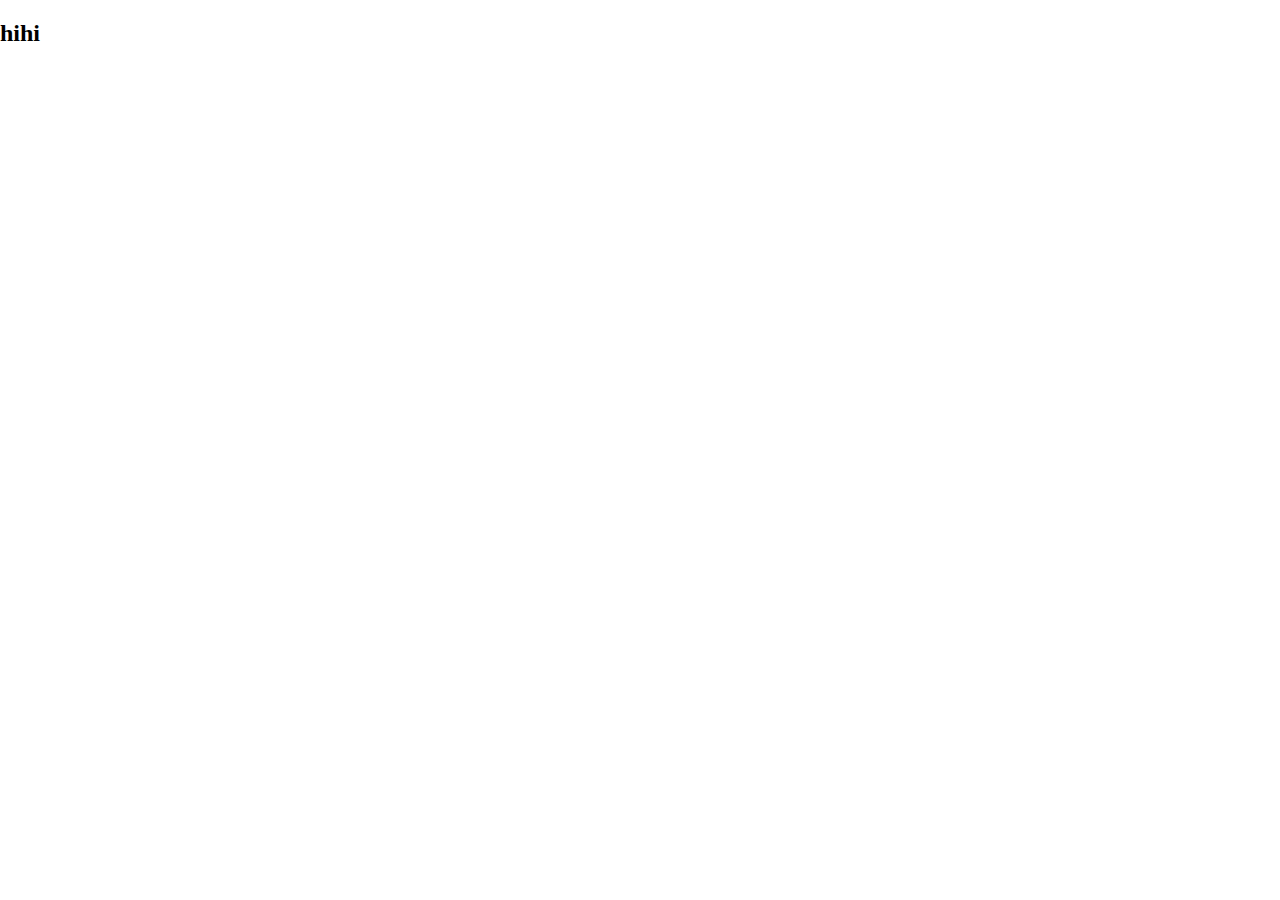
==== index.html @ 6834b0be "add" ====
<!DOCTYPE html>
<html lang="en">
<head>
    <meta charset="UTF-8">
    <meta http-equiv="X-UA-Compatible" content="IE=edge">
    <meta name="viewport" content="width=device-width, initial-scale=1.0">
    <title>Document</title>
</head>
<style>
        body { 
      margin: 0;
      padding:0;
      border: none;
    }
    #forPuzzle {
      border:none;
      left:0px;
      top:0px;
    }
    #divmenu {
      position:absolute;
      top:5px;
      left:15px;
      width:0px;
      height:0px;
      cursor:default;
      z-index:50001;
      border-radius:5px;
    }
    #divmenu.open {
      width:120px;
      height:100px;
      background-color:rgba(255,255,180,0.7);
      z-index:50001;
    }

    #divmenu .title {
    	font-family: Verdana, "Bitstream Vera Sans", "Lucida Sans", sans-serif;
      font-weight:bold;
      font-size:15px;
      position:absolute;
      top:0px;
      left:30px;
      color:blue;
      background-color:rgba(255,255,180,0.7);
      padding:5px;
      border-radius:5px;
    }

    #divmenu .line {
    	font-family: Verdana, "Bitstream Vera Sans", "Lucida Sans", sans-serif;
      font-weight:bold;
      font-size:15px;
      text-align:center;
      position:absolute;
      width:100px;
      left:5px;
      color:blue;
      padding:5px;
      display:none;
      border-radius:5px;
    }

    #divmenu.open .line {
      display:block;
    }
    #divmenu.open .line:hover {
      background-color: rgba(255,230,90,1);
      cursor:pointer;
    }
</style>
<body>
    <div id="forPuzzle"></div>
    <h2>hihi</h2>
</body>
<script>
    "use strict";

let autoStart;
const mrandom = Math.random,
      mfloor = Math.floor,
      mhypot = Math.hypot;
//-----------------------------------------------------------------------------
function isMiniature() {
return location.pathname.includes('/fullcpgrid/');
}
// - - - - - - - - - - - - - - - - - - - - - - - - - - - - - - - - - - - - - -

function alea (min, max) {
// random number [min..max[ . If no max is provided, [0..min[

  if (typeof max == 'undefined') return min * mrandom();
  return min + (max - min) * mrandom();
}

// - - - - - - - - - - - - - - - - - - - - - - - - - - - - - - - - - - - - - -

function intAlea (min, max) {
// random integer number [min..max[ . If no max is provided, [0..min[

  if (typeof max == 'undefined') {
    max = min; min = 0;
  }
  return mfloor(min + (max - min) * mrandom());
} // intAlea

//-----------------------------------------------------------------------------
function arrayShuffle (array) {
/* randomly changes the order of items in an array
 only the order is modified, not the elements
*/
let k1, temp;
for (let k = array.length - 1; k >= 1; --k) {
  k1 = Math.floor((k + 1) * Math.random());
  temp = array[k];
  array[k] = array[k1];
  array[k1] = temp;
  } // for k
return array
} // arrayShuffle

//-----------------------------------------------------------------------------
// Menu class
/*
Vertical single level menu

It is called with an object containing the following properties:

parentDiv : name of a div, or the div itself
idDivMenu : id which will be attributed to the menu div (child of parentDiv)
title : text for title of menu. remains visible when menu closed
lineOffset : vertical position of 1st line of menu
lineStep : vertical distance between top of two menu lines
lines : Array. Each element of this array is an object with two properties :
        - text : text line
        - func : "onclick" callback associated with line

*/

function Menu(params) {

let parentDiv = params.parentDiv;
if (typeof(parentDiv) == 'string') parentDiv = document.getElementById(parentDiv);
// div menu
let divMenu=document.createElement('div');
divMenu.setAttribute ("id",params.idDivMenu);
// title
let dt = document.createElement('div');
dt.classList.add('title');
dt.appendChild(document.createTextNode(params.title));
let that = this;
dt.addEventListener("click",()=>that.display());
divMenu.appendChild(dt);
this.list = [];  
for (let k = 0; k < params.lines.length; ++k){
  dt=document.createElement('div');
  dt.classList.add('line');
  dt.appendChild(document.createTextNode(params.lines[k].text));
  dt.style.top=(params.lineOffset + k * params.lineStep) + "px";
  dt.addEventListener("click",params.lines[k].func);
  divMenu.appendChild(dt);
  this.list.push(dt);
}
divMenu.style.height = (params.lineOffset + params.lines.length * params.lineStep) +'px'
this.divMenu = divMenu;
parentDiv.appendChild(divMenu);

} // Menu

Menu.prototype.collapse = function() {
  this.divMenu.classList.remove('open');

}
Menu.prototype.display = function() {
  this.divMenu.classList.add('open');

}

//-------------------------------------------------------------------------

// Point - - - - - - - - - - - - - - - - - - - -
function Point(x,y) {
this.x = Number(x);
this.y = Number(y);
} // Point

Point.prototype.copy = function() {
return new Point(this.x,this.y);
}
// end Point - - - - - - - - - - - - - - - - - - - -

// Segment - - - - - - - - - - - - - - - - - - - -
// those segments are oriented

function Segment(p1,p2) {
this.p1=new Point(p1.x,p1.y);
this.p2=new Point(p2.x,p2.y);
}

Segment.prototype.length = function() {
var dx = this.p1.x - this.p2.x;
var dy = this.p1.y - this.p2.y;
return mhypot(dx, dy);
}
Segment.prototype.dx =function() {
return this.p2.x-this.p1.x;
}
Segment.prototype.dy =function() {
return this.p2.y-this.p1.y;
}


// returns a point at a given distance of p1, positive direction beeing towards p2

Segment.prototype.pointOnRelative = function (coeff) {
// attention if segment length can be 0
var dx= this.p2.x-this.p1.x;
var dy= this.p2.y-this.p1.y;
return new Point(this.p1.x+coeff*dx, this.p1.y+coeff*dy);
}

// end Segment
//-------------------------------------------------------------------------
let uploadFile;
{ // scope for uploadFile

let options, callBack;

let elFile = document.createElement('input');
elFile.setAttribute('type', 'file');
elFile.style.display = 'none';
elFile.addEventListener("change", getFile);

function getFile() {

  if (this.files.length == 0) {
    returnLoadFile ({fail: 'no file'});
    return;
  }
  let file = this.files[0];
  let reader = new FileReader();

  reader.addEventListener('load', () => {
    if (options.image) options.image.src = reader.result;
    returnLoadFile ({success: reader.result, file: file});
  });
  reader.addEventListener('abort', () => {
    returnLoadFile ({fail: 'abort'});
  });
  reader.addEventListener('error', () => {
    returnLoadFile ({fail: 'error'});
  });

  if (options.image || options.readMethod == 'readAsDataURL')
    reader.readAsDataURL(this.files[0]);
  else
    reader.readAsText(this.files[0]);

} // getFile

function returnLoadFile(returnedValue) {
  callBack(returnedValue);
}

uploadFile = function(ocallBack, ooptions) {
/* loads a file asynchronously
at the end of the process, calls the function 'callBack' with an object :

{fail: string} in case of failure, where string gives the reason of the failure
or
{success : string, file: file} where string is the content of the image file
 file represents the loaded file, and may be tested for file.type, file.name...

CAUTION ! If the user clicks 'cancel' when loading a file, nothing happens.

options is an object, with 0, one or more of the following properties :
accept : string to pass as "accept" attribute to the load file button, such as '.txt' or 'image/*'
          default : no value (will accept  * . * )
readMethod : 'readAsText' or 'readAsDataURL' - default is readAsText
image: if provided, must be an Image element. If possible, the data is loaded
with readAsDataURL, no matter the value of readMethod, and option.image.src is set to the data.
The function then returns normally as defined above.
Normally, a 'load' event should be triggered on the image.
*/

options = ooptions;
callBack = ocallBack;
if (options.accept) elFile.setAttribute("accept", options.accept);
else elFile.removeAttribute("accept");
elFile.click();

} // uploadFile
} //  // scope for uploadFile

// -  -  -  -  -  -  -  -  -  -  -  -  -  -  -  -  -  -  -  -  -  -  -  -  -  -  -  -  -  -   -
// side of a piece

function Side() {
this.type = ""; // "d" pour straight line or "z" pour classic
this.points = []; // real points or Bezier curve points
} // Side

// -  -  -  -  -  -  -  -  -  -  -  -  -  -  -  -  -  -  -  -  -  -  -  -  -  -  -  -  -  -   -

/* modifies this Side
changes it from a straight line (type "d") to a complex one (type "z")
The change is done towards the opposite side, between corners ca and cb
*/

Side.prototype.twist = function(ca, cb, tgx, tgy) {

const seg0 = new Segment(this.points[0], this.points[1]);
const dxh = seg0.dx();
const dyh = seg0.dy();

const seg1 = new Segment(ca, cb);
const mid0 = seg0.pointOnRelative(0.5);
const mid1 = seg1.pointOnRelative(0.5);

const segMid = new Segment(mid0, mid1);
const dxv = segMid.dx();
const dyv = segMid.dy();

const pa = pointAt(5 / 12, 1 / 12);
const pb = pointAt(4 / 12, 3 / 12);
const pc = pointAt(1 / 2, 4 / 12);
const pd = pointAt(1 - 4 / 12, 3 / 12);
const pe = pointAt(1 - 5 / 12, 1 / 12);

this.points = [seg0.p1,
                new Point(seg0.p1.x + 5 / 12 * dxh * 0.52,
                          seg0.p1.y + 5 / 12 * dyh * 0.52),
                new Point (pa.x - 1 / 12 * dxv * 0.72,
                           pa.y - 1 / 12 * dyv * 0.72),
                pa,
                new Point (pa.x + 1 / 12 * dxv * 0.72,
                           pa.y + 1 / 12 * dyv * 0.72),

                new Point (pb.x - 1 / 12 * dxv * 0.72,
                           pb.y - 1 / 12 * dyv * 0.72),
                pb,
                new Point (pb.x + 1 / 12 * dxv * 0.52,
                           pb.y + 1 / 12 * dyv * 0.52),
                new Point (pc.x - 2 / 12 * dxh * 0.52 * tgx,
                           pc.y - 2 / 12 * dyh * 0.52 * tgy),
                pc,
                new Point (pc.x + 2 / 12 * dxh * 0.52 * tgx,
                           pc.y + 2 / 12 * dyh * 0.52 * tgy),
                new Point (pd.x + 1 / 12 * dxv * 0.52,
                           pd.y + 1 / 12 * dyv * 0.52),
                pd,
                new Point (pd.x - 1 / 12 * dxv * 0.72,
                           pd.y - 1 / 12 * dyv * 0.72),
                new Point (pe.x + 1 / 12 * dxv * 0.72,
                           pe.y + 1 / 12 * dyv * 0.72),
                pe,
                new Point (pe.x - 1 / 12 * dxv * 0.72,
                           pe.y - 1 / 12 * dyv * 0.72),
                new Point(seg0.p2.x - 5 / 12 * dxh * 0.52,
                          seg0.p2.y - 5 / 12 * dyh * 0.52),
                seg0.p2];
this.type = "z";

function pointAt (coeffh, coeffv) {
  return new Point (seg0.p1.x + coeffh * dxh + coeffv * dxv,
                    seg0.p1.y + coeffh * dyh + coeffv * dyv)
}

} //
// -  -  -  -  -  -  -  -  -  -  -  -  -  -  -  -  -  -  -  -  -  -  -  -  -  -  -  -  -  -   -

/*
draws the path corresponding to a side
Parameters :
ctx : canvas context
shiftx, shifty : position shift used to create shadow effect
backwards : boolean, must be true for bottom and left sides, which must be drawn
    from the last point to the first
withoutMoveTo : to decide whether to do a moveTo to the first point. Without MoveTo
must be done only for the first side of a piece, not for the following ones
*/

Side.prototype.drawPath = function(ctx, shiftx, shifty, backwards, withoutMoveTo) {

let k, mix, miy;

if (backwards) {
  if (!withoutMoveTo) {
    ctx.moveTo(this.points[this.points.length - 1].x - shiftx, this.points[this.points.length - 1].y - shifty);
  }
  if(this.type == "d") {
    ctx.lineTo(this.points[0].x - shiftx, this.points[0].y - shifty);
  } else { // jigsaw side
    for (k = this.points.length - 2 ; k > 0; k -= 3) {
      ctx.bezierCurveTo(this.points[k].x - shiftx, this.points[k].y - shifty,
                           this.points[k - 1].x - shiftx, this.points[k - 1].y - shifty,
                           this.points[k - 2].x - shiftx, this.points[k - 2].y - shifty);
    } // for k
  } // if jigsaw side
} else {
  if (!withoutMoveTo) {
    ctx.moveTo(this.points[0].x - shiftx, this.points[0].y - shifty);
  }
  if(this.type == "d") {
    ctx.lineTo(this.points[1].x - shiftx, this.points[1].y - shifty);
  } else { // edge zigzag
    for (k = 1 ; k < this.points.length - 1; k += 3) {
      ctx.bezierCurveTo(this.points[k].x - shiftx, this.points[k].y - shifty,
                        this.points[k + 1].x - shiftx, this.points[k + 1].y - shifty,
                        this.points[k + 2].x - shiftx, this.points[k + 2].y - shifty);
    } // for k
  } // if jigsaw side
}
} // Side.prototype.drawPath

// end Side
// -  -  -  -  -  -  -  -  -  -  -  -  -  -  -  -  -  -  -  -  -  -  -  -  -  -  -  -  -  -   -

function Piece(kx, ky) { // object with 4 sides
this.ts = new Side(); // top side
this.rs = new Side(); // right side
this.bs = new Side(); // bottom side
this.ls = new Side(); // left side
this.kx = kx;
this.ky = ky;
}

// -  -  -  -  -  -  -  -  -  -  -  -  -  -  -  -  -  -  -  -  -  -  -  -  -  -  -  -  -  -   -
/* draw path for one piece
shiftx and shifty used for shadow effect
does from beginPath to closePath, but not actually draw : no stroke nor fill nor clip here
*/

Piece.prototype.drawPath = function (ctx, shiftx, shifty, withoutBeginPath) {

if (withoutBeginPath !== true) ctx.beginPath();

this.ts.drawPath(ctx, shiftx, shifty, false, false); // top side
this.rs.drawPath(ctx, shiftx, shifty, false, true);  // right side
this.bs.drawPath(ctx, shiftx, shifty, true, true);   // bottom side
this.ls.drawPath(ctx, shiftx, shifty, true, true);   // left

} //

// -  -  -  -  -  -  -  -  -  -  -  -  -  -  -  -  -  -  -  -  -  -  -  -  -  -  -  -  -  -   -
/*
creates and returns a div for an individual piece, with a canvas with shadow, and a part of the picture
canvas and div are three times the average size of pieces
puzzle object given in parameters provides required elements
scale and x and y offsets allow to scale and truncate picture to actual size
*/

Piece.prototype.createDivPiece = function(puzzle, scale, offsx, offsy) {

let ctx, shiftx, shifty;
this.theDiv = document.createElement('div');
this.theDiv.style.width = 3 * puzzle.dx + "px";
this.theDiv.style.height = 3 * puzzle.dy + "px";
this.theDiv.style.position = "absolute";

this.theCanv = document.createElement('canvas');
this.theCanv.width = 3 * puzzle.dx;
this.theCanv.height = 3 * puzzle.dy;

// origine shifting for path drawing
shiftx = puzzle.dx * (this.kx - 1);
shifty = puzzle.dy * (this.ky - 1);

ctx = this.ctx = this.theCanv.getContext("2d");
this.drawPath(ctx, shiftx, shifty);

ctx.clip();


let sx, sy, sWidth, sHeight, dx, dy,dWidth, dHeight;
if (this.kx == 0) {
  sx = 0 * puzzle.dx / scale + offsx; // won't work on safari if offsx < 0
  dWidth = 2 * puzzle.dx;
  dx = puzzle.dx;
} else {
  sx = (this.kx - 1) * puzzle.dx / scale + offsx;
  dWidth = 3 * puzzle.dx;
  dx = 0;
}
sWidth = dWidth / scale;
if (this.ky == 0) {
  sy = 0 * puzzle.dy / scale + offsy; // won't work on safari if offsy < 0
  dHeight = 2 * puzzle.dy;
  dy = puzzle.dy;
} else {
  sy = (this.ky - 1) * puzzle.dy / scale + offsy;
  dHeight = 3 * puzzle.dy;
  dy = 0;
}
sHeight = dHeight / scale;

ctx.drawImage(puzzle.image, sx, sy, sWidth, sHeight,
                            dx, dy, dWidth, dHeight);
// shadow effect
// depends on size of pieces

let shift = 1, thickness = 2;
 if (puzzle.dx > 100 && puzzle.dy > 100) {
  shift = 2; thickness = 5;
} else if (puzzle.dx > 50 && puzzle.dy > 50) {
  shift = 1.5; thickness = 3;
}

this.drawPath(ctx, shiftx + shift, shifty + shift);
ctx.lineWidth = thickness;
ctx.strokeStyle = "rgba(0, 0, 0, 0.3)";
ctx.stroke();
this.drawPath(ctx, shiftx - shift, shifty - shift);
ctx.lineWidth = thickness;
ctx.strokeStyle = "rgba(255, 255, 255, 0.3)";
ctx.stroke();
this.drawPath(ctx, shiftx, shifty); // path used for selection of the piece

/* place of the piece at the beginning of the game */
this.moveTo(new Point((this.kx - 1) * puzzle.dx + Puzzle.MARGIN1,
                      (this.ky - 1) * puzzle.dy + Puzzle.MARGIN1));

this.theDiv.appendChild(this.theCanv);

return this.theDiv;
} // createDivPiece
// -  -  -  -  -  -  -  -  -  -  -  -  -  -  -  -  -  -  -  -  -  -  -  -  -  -  -  -  -  -   -

// returns position of current piece

Piece.prototype.where = function() {
let x, y;
x = parseFloat(this.theDiv.style.left);
y = parseFloat(this.theDiv.style.top);
return new Point(x, y);
} // Piece.prototype.where

// -  -  -  -  -  -  -  -  -  -  -  -  -  -  -  -  -  -  -  -  -  -  -  -  -  -  -  -  -  -   -
/* move piece to a given location
onePoint if location of top lefthand corner of div (far beyond visible par of piece)
*/
Piece.prototype.moveTo = function(onePoint) {
this.theDiv.style.top = onePoint.y + "px";
this.theDiv.style.left = onePoint.x + "px";
} // Piece.prototype.moveTo

// -  -  -  -  -  -  -  -  -  -  -  -  -  -  -  -  -  -  -  -  -  -  -  -  -  -  -  -  -  -   -
// true if given (mouse) coordoninates are inside the piece

Piece.prototype.insidePiece = function(x, y) {

let styl = getComputedStyle(this.theDiv);
let xloc = x - parseFloat(styl.left); // 'local' x and y
let yloc = y - parseFloat(styl.top);

return this.ctx.isPointInPath(xloc, yloc);

} // Piece.prototype.insidePiece

// fin Piece


//--------------------------------------------------------------
//--------------------------------------------------------------
// class PolyPiece
// represents a group of pieces well positionned with respect  to each other.
// pckxmin, pckxmax, pckymin and pckymax record each a piece with highest kx, lowest kx...


function PolyPiece(initialPiece, puzz) {
this.pckxmin  =
this.pckxmax  =
this.pckymin  =
this.pckymax = initialPiece;
this.pieces = [initialPiece];
this.puzzle = puzz;
} // PolyPiece

// -  -  -  -  -  -  -  -  -  -  -  -  -  -  -  -  -  -  -  -  -  -  -  -  -  -  -  -  -  -   -
/*
this method
  - adds pieces of otherPoly to this PolyPiece
  - adjusts coordinates of new pieces to make them consistent with this polyPiece
  - does not re - evaluate the z - index of the polyPieces
*/

PolyPiece.prototype.merge = function(otherPoly) {

for (let k = 0; k < otherPoly.pieces.length; ++k) {
  this.pieces.push(otherPoly.pieces[k]);
  // watch leftmost, topmost... pieces
  if (otherPoly.pieces[k].kx < this.pckxmin.kx) this.pckxmin = otherPoly.pieces[k];
  if (otherPoly.pieces[k].kx > this.pckxmax.kx) this.pckxmax = otherPoly.pieces[k];
  if (otherPoly.pieces[k].ky < this.pckymin.ky) this.pckymin = otherPoly.pieces[k];
  if (otherPoly.pieces[k].ky > this.pckymax.ky) this.pckymax = otherPoly.pieces[k];
} // for k

this.moveTo(this.where()); // to set positions of new pieces

// sort the pieces by increasing kx, ky

this.pieces.sort(function(p1, p2){
     if (p1.ky < p2.ky) return  - 1;
     if (p1.ky > p2.ky) return 1;
     if (p1.kx < p2.kx) return  - 1;
     if (p1.kx > p2.kx) return 1;
     return 0; // should not occur
     });

} // merge

// -  -  -  -  -  -  -  -  -  -  -  -  -  -  -  -  -  -  -  -  -  -  -  -  -  -  -  -  -  -   -
PolyPiece.prototype.where = function() {
return this.pieces[0].where();
} // PolyPiece.prototype.where

// -  -  -  -  -  -  -  -  -  -  -  -  -  -  -  -  -  -  -  -  -  -  -  -  -  -  -  -  -  -   -
// the position of the PolyPiece is this of its 1st piece
// the position of the others is evaluated on this basis

PolyPiece.prototype.moveTo = function(pnt) {

this.pieces[0].moveTo(pnt);
for (let kp = 1; kp < this.pieces.length; ++kp) {
  this.pieces[kp].moveTo(new Point(pnt.x + this.puzzle.dx * (this.pieces[kp].kx - this.pieces[0].kx ),
                                   pnt.y + this.puzzle.dy * (this.pieces[kp].ky - this.pieces[0].ky )));
} // for kp
} // PolyPiece.prototype.moveTo

// -  -  -  -  -  -  -  -  -  -  -  -  -  -  -  -  -  -  -  -  -  -  -  -  -  -  -  -  -  -   -
PolyPiece.prototype.ifNear = function(otherPoly) {

let p1, p2;
for (let kp = 0; kp < this.pieces.length; ++kp) {
  p1 = this.pieces[kp];
  for (let kn = 0; kn < otherPoly.pieces.length; ++kn) {
    p2 = otherPoly.pieces[kn];
// p2 above p1 ?
    if ((p1.kx == p2.kx && p1.ky == p2.ky + 1) &&
        (this.puzzle.near(p1, p2, 0, - 1))) return true;
// p2 below p1 ?
    if ((p1.kx == p2.kx && p1.ky == p2.ky - 1) &&
        (this.puzzle.near(p1, p2, 0, 1))) return true;
// p2 left of p1 ?
    if ((p1.kx - 1 == p2.kx && p1.ky == p2.ky) &&
        (this.puzzle.near(p1, p2, - 1, 0))) return true;
// p2 right of p1 ?
    if ((p1.kx + 1 == p2.kx && p1.ky == p2.ky) &&
        (this.puzzle.near(p1, p2, + 1, 0))) return true;
  } // for kn
} // for kp
return false; // no, not near
} // ifNear

// end class PolyPiece
//--------------------------------------------------------------
//--------------------------------------------------------------
// puzzle

/* see createPuzzle for the 'params' parameter
This constructor is used to load the picture, the actual construction of the
puzzle can't be done before picture dimensions are known
*/

function Puzzle(params) {

// image - by url (src) or straight image object
if (typeof(params.img) == 'string') {
  this.image = new Image();
  this.image.src = params.img;
  this.image.addEventListener("load", (function(obj){
    return function() {
      obj.createPuzzle(params);
    }})(this));
} else {
  this.image = params.img;
  this.createPuzzle(params);
}

} // Puzzle

Puzzle.MARGIN1 = 5;
//--------------------------------------------------------------

/*
The given parameter if an object with the following properties :
-  img, which may be:
string type : an image url
object type : an image object (with a ready loaded image)
-  width : width available for the picture
-  height : width available for the picture. The script will use the
width x height space as smartly as possible
-  npieces : number of pieces. May be any (sensible) integer, the script
will choose a number of columns and rows to have pieces as square as possible,
and an actual total number of pieces as close as possible to this integer.
-  idiv : div which will contail the game

*/

Puzzle.prototype.createPuzzle = function(params){

//  let kx, ky, x, y, dx, dy, p1, p2, p3, brd, s1, s2, s3, s4, s5, s6, s7, s8, s9, concav, width, height, nx, ny;

// we change width or height in order to keep the picture size ratio
let wi = this.image.width;  // from original picture
let he = this.image.height;

this.reqHeight = params.height; // requested height
this.reqWidth = params.width;
this.height = this.reqHeight - 2 * Puzzle.MARGIN1; // place left on screen including margin
this.width = this.reqWidth - 2 * Puzzle.MARGIN1; //

if (wi / he > this.width / this.height) { // actual picture "more horizontal" than game board
  this.height = this.width * he / wi;
} else {
  this.width = this.height * wi / he;
}
// end change width or height

// div Game - by name (id) or directly an object
if (typeof(params.idiv) == 'string') {
  this.divGame = document.getElementById(params.idiv);
} else {
  this.divGame = params.idiv;
}
this.divGame.style.overflow = 'visible';
this.divGame.style.position = 'relative';

// divBoard
if (!this.divBoard) {
  this.divBoard = document.createElement('div');
  this.divGame.appendChild(this.divBoard);
}
this.divBoard.style.overflow = 'hidden';
this.divBoard.style.position = 'absolute';
this.divBoard.style.left = 0;
this.divBoard.style.top = 0;

this.listeners = []; // table of eventListeners to remove

/* provisional dimensions of the game, waiting for actual dimensions which depend
on number of pieces
*/

this.divGame.style.width = this.divBoard.style.width = this.width + 2 * Puzzle.MARGIN1 + "px";
this.divGame.style.height = this.divBoard.style.height = this.height + 2 * Puzzle.MARGIN1 + "px";

// canv for the moving PolyPiece and the full image
if (!this.canvMobile) {
  this.canvMobile = document.createElement('canvas');
  this.divBoard.appendChild(this.canvMobile);
}
this.canvMobile.style.visibility = 'visible';
this.canvMobile.width = parseFloat(this.divBoard.style.width);
this.canvMobile.height = parseFloat(this.divBoard.style.height);
this.canvMobile.style.position = "absolute";
this.canvMobile.style.top = "0px";
this.canvMobile.style.left = "0px";

this.canvMobile.style.zIndex = 50000;

this.dCoupling = 10; // distance for pieces to couple together, in pixels (on each x and y axis)

this.canvMobile.getContext("2d").drawImage(this.image,
                          0, 0, wi, he,
                          Puzzle.MARGIN1, Puzzle.MARGIN1, this.width, this.height);


if (!this.menu) {
  this.menu = new Menu({
    parentDiv: this.divGame,
    idDivMenu: "divmenu",
    title: "MENU",
    lineOffset: 30,
    lineStep: 30,
    lines: [
    //   {text: "load image", func: this.loadImage()},
      {text: "12 piece", func: this.returnFunct(12)},
      {text: "25 piece", func: this.returnFunct(25)}
    ]
  });
}
if (autoStart) {
   this.npieces = 25;
   this.next();
}
} // createPuzzle
// -  -  -  -  -  -  -  -  -  -  -  -  -  -  -  -  -  -  -  -  -  -  -  -  -  -  -  -  -  -   -
// function for menu actions

Puzzle.prototype.returnFunct = function(nbpieces) {

let puz = this;
  return function() {
   puz.menu.collapse();
   puz.npieces = nbpieces;
   puz.next();
  }
} // returnFunct

// -  -  -  -  -  -  -  -  -  -  -  -  -  -  -  -  -  -  -  -  -  -  -  -  -  -  -  -  -  -   -

Puzzle.prototype.loadImage = function () {

let puz = this;
return function() {
  puz.menu.collapse();
  uploadFile(() => {},
            {accept: 'image/*',
             readMethod: 'readAsDataURL',
             image: puz.image});
  }
}

// -  -  -  -  -  -  -  -  -  -  -  -  -  -  -  -  -  -  -  -  -  -  -  -  -  -  -  -  -  -   -

Puzzle.prototype.next = function() {

let nx, ny, np, dx, dy, kx, ky, x, y, p1, p2, p3, brd, s1, s2, s3, s4, s5, s6, s7, s8, s9, concav;
/* parameters for the shape of pieces edges
*/

let coeffDecentr = 0.12;

this.canvMobile.style.visibility = 'hidden'; // hide the full picture

// evaluation of number of pieces

this.computenxAndny();
nx = this.nx;  ny = this.ny;

// re - evaluation of the dimensions of the picture, leaving a space for pieces on one side

if (this.image.width / this.image.height <
     (this.reqWidth - 2 * Puzzle.MARGIN1) / (this.reqHeight - 2 * Puzzle.MARGIN1)) {
/* actual picture "more vertical" than available place
  leave place on the right side */
  this.width = (this.reqWidth - 2 * Puzzle.MARGIN1) / (nx + 2) * nx;
  this.height = this.width / this.image.width * this.image.height;
  if (this.height > this.reqHeight - 2 * Puzzle.MARGIN1) {
    this.height = this.reqHeight - 2 * Puzzle.MARGIN1;
    this.width = this.height * this.image.width / this.image.height;
  }
  this.freeSpace = 0; // place left on the right
} else {
/* actual picture "more horizontal" than available place
  leave place on the bottom side */
  this.height = (this.reqHeight - 2 * Puzzle.MARGIN1) / (ny + 2) * ny;
  this.width = this.height / this.image.height * this.image.width;
  if (this.width > this.reqWidth - 2 * Puzzle.MARGIN1) {
    this.width = this.reqWidth - 2 * Puzzle.MARGIN1;
    this.height = this.width * this.image.height / this.image.width;
  }
  this.freeSpace = 1; // place left under
}

let height = this.height, width = this.width;
this.dx = dx = this.width / nx; // horizontal side of tiling
this.dy = dy = this.height / ny; // vertical side of tiling

/* adjust coupling distance to size of tiles */
this.dCoupling = Math.max(10, Math.min(dx, dy) / 10);

// "clean" the board
while (this.divBoard.firstChild) this.divBoard.removeChild(this.divBoard.firstChild);
// but keep the canvMobile
this.divBoard.appendChild(this.canvMobile);

this.canvMobile.width = this.reqWidth;
this.divGame.style.width
  = this.divBoard.style.width
  = this.canvMobile.width + "px";

this.canvMobile.height = this.reqHeight;
this.divGame.style.height
  = this.divBoard.style.height
  = this.canvMobile.height + "px";

// compute the shapes of the pieces

/* first, place the corners of the pieces
at some distance of their theorical position, except for edges
*/

let corners = [];
for (ky = 0; ky <= ny; ++ky) {
  corners[ky] = [];
  for (kx = 0; kx <= nx; ++kx) {
    corners[ky][kx] = new Point((kx + alea(-coeffDecentr, coeffDecentr)) * dx, (ky + alea(-coeffDecentr, coeffDecentr)) * dy);
    if (kx == 0) corners[ky][kx].x = 0;
    if (kx == nx) corners[ky][kx].x = this.width;
    if (ky == 0) corners[ky][kx].y = 0;
    if (ky == ny) corners[ky][kx].y = this.height;
  } // for kx
} // for ky

// Array of raw pieces (straight sides)
this.pieces = [];
for (ky = 0; ky < ny; ++ky) {
  this.pieces[ky] = [];
  for (kx = 0; kx < nx; ++kx) {
    this.pieces[ky][kx] = np = new Piece(kx, ky);
// top side
    if (ky == 0) {
      np.ts.points = [corners[ky][kx],corners[ky][kx + 1]];
      np.ts.type = "d";
    } else {
      np.ts = this.pieces[ky - 1][kx].bs;
    }
// right side
    np.rs.points = [corners[ky][kx + 1],corners[ky + 1][kx + 1]];
    np.rs.type = "d";
    if (kx < nx - 1) {
      if (intAlea(2)) // randomly twisted one one side of the side
        np.rs.twist(corners[ky][kx],corners[ky + 1][kx], 0.5, 1);
      else
        np.rs.twist(corners[ky][kx + 2],corners[ky + 1][kx + 2], 0.5, 1);
    }
// left side
    if (kx == 0) {
      np.ls.points = [corners[ky][kx],corners[ky + 1][kx]];
      np.ls.type = "d";
    } else {
      np.ls = this.pieces[ky][kx - 1].rs
    }
// bottom side
    np.bs.points =[corners[ky + 1][kx],corners[ky + 1][kx + 1]];
    np.bs.type = "d";
    if (ky < ny - 1) {
      if (intAlea(2)) // randomly twisted one one side of the side
        np.bs.twist(corners[ky][kx],corners[ky][kx + 1], 1, 0.5);
      else
        np.bs.twist(corners[ky + 2][kx],corners[ky + 2][kx + 1], 1, 0.5);
    }
  } // for kx
} // for ky
this.associateImage();

} // function next

// -  -  -  -  -  -  -  -  -  -  -  -  -  -  -  -  -  -  -  -  -  -  -  -  -  -  -  -  -  -   -
// called when picture is loaded

Puzzle.prototype.associateImage = function() {
let kx, ky, kn, kp;
let div, scale, he, wi, offsx, offsy, pc;

// scale picture
wi = this.image.width;
he = this.image.height;

if (wi / he > this.width / this.height) { // actual picture "more horizontal" than board
  scale = this.height / he;
  offsy = 0;
  offsx = (wi - this.width / scale) / 2; // offset in source picture
} else { // actual picture "more (or equally)horizontal" than board
  scale = this.width / wi;
  offsx = 0;
  offsy = (he - this.height / scale) / 2; // offset in source picture
}

this.mech =  { scale: scale, offsx: offsx, offsy: offsy }; // informations for scaling

// creation of pieces
// table of PolyPieces
this.polyPieces = [];

for (ky = 0; ky < this.ny; ky++) {
  for (kx = 0; kx < this.nx; kx++) {
    this.pieces[ky][kx].createDivPiece(this, scale, offsx, offsy);
    this.polyPieces.push(new PolyPiece(this.pieces[ky][kx], this));
  } // for kx
} // for ky

// random zindex for initial pieces
arrayShuffle(this.polyPieces);
this.evaluateZIndex();

for (kp = 0; kp < this.polyPieces.length; kp++) {
  for (kn = 0; kn < this.polyPieces[kp].pieces.length; kn++) {
    pc = this.polyPieces[kp].pieces[kn];

    this.divBoard.appendChild(pc.theDiv);
    switch(this.freeSpace){
      case 0 : pc.pTarget = new Point(this.reqWidth - (2.25 + Math.random() / 4) * this.dx, Math.random() * (this.height -  this.dy) - this.dy);break;
      case 1 : pc.pTarget = new Point(Math.random() * (this.width -  this.dx) - this.dx, this.reqHeight - (2.25 + Math.random() / 4) * this.dy);
    } // switch
  } // for kn
} // for kp
window.setTimeout((function(obj) {return function() {obj.launchAnimation()}})(this), 1000);

} // Puzzle.prototype.associateImage

// -  -  -  -  -  -  -  -  -  -  -  -  -  -  -  -  -  -  -  -  -  -  -  -  -  -  -  -  -  -   -

Puzzle.prototype.addRemovableEventListener = function(event, funct) {

this.divBoard.addEventListener(event, funct);
this.listeners.push({event: event, funct: funct});
} // Puzzle.prototype.addRemovableEventListener
// -  -  -  -  -  -  -  -  -  -  -  -  -  -  -  -  -  -  -  -  -  -  -  -  -  -  -  -  -  -   -
Puzzle.prototype.removeAllListeners = function() {
let a;
while (this.listeners.length > 0 ) {
  a = this.listeners.pop();
  this.divBoard.removeEventListener(a.event, a.funct);
} // while
} // Puzzle.prototype.removeAllListeners()
// -  -  -  -  -  -  -  -  -  -  -  -  -  -  -  -  -  -  -  -  -  -  -  -  -  -  -  -  -  -   -

Puzzle.prototype.launchAnimation = function() {

this.anim = {cpt: autoStart ? 200 : 100 };
this.anim.tmr = window.setInterval((function(puzz){return function(){puzz.animate()}})(this), 20);

} // launchAnimation
// -  -  -  -  -  -  -  -  -  -  -  -  -  -  -  -  -  -  -  -  -  -  -  -  -  -  -  -  -  -   -

Puzzle.prototype.animate = function() {
let kp, kn, pc, act, cib;

if (this.anim.cpt == 0){
  window.clearInterval(this.anim.tmr);
  delete this.anim;

  this.evaluateZIndex();
  this.beginGame();

  return;
}
this.anim.cpt--;
for (kp = 0; kp < this.polyPieces.length; kp++) {
  for (kn = 0; kn < this.polyPieces[kp].pieces.length; kn++) {
    pc = this.polyPieces[kp].pieces[kn];
    act = pc.where();
    cib = pc.pTarget;
    pc.moveTo(new Point((this.anim.cpt * act.x + cib.x) / (this.anim.cpt + 1), (this.anim.cpt * act.y + cib.y) / (this.anim.cpt + 1)));
    if (this.anim.cpt == 0) { delete pc.pTarget ; }
  } // for kn
} // for kp
} // Puzzle.prototype.animate

// -  -  -  -  -  -  -  -  -  -  -  -  -  -  -  -  -  -  -  -  -  -  -  -  -  -  -  -  -  -   -
// almost the same as 'animate, mais only to center the picture when game is over

Puzzle.prototype.animateEnd = function() {
let xcou, ycou;

if (this.anim.cpt == 0){
  window.clearInterval(this.anim.tmr);
  delete this.anim;
  return;
}
this.anim.cpt--;
xcou = parseFloat(this.canvMobile.style.left);
ycou = parseFloat(this.canvMobile.style.top);

this.canvMobile.style.left = (this.anim.cpt * xcou + this.anim.xfin) / (this.anim.cpt + 1) + "px";
this.canvMobile.style.top = (this.anim.cpt * ycou + this.anim.yfin) / (this.anim.cpt + 1) + "px";

} // Puzzle.prototype.animateEnd


// -  -  -  -  -  -  -  -  -  -  -  -  -  -  -  -  -  -  -  -  -  -  -  -  -  -  -  -  -  -   -
// merges polyPieces[n2] and polyPieces[n1] into a new piece
// removes those pieces and inserts nes one
// re evaluates z-orders accordingly
// return index of new polyPiece

Puzzle.prototype.merge = function(n1, n2) {

let nppiece, nbpieces, k;
this.polyPieces[n1].merge(this.polyPieces[n2]); // merges pieces
nppiece = this.polyPieces[n1]; // save new piece
if (n1 > n2) {
  this.polyPieces.splice(n1, 1);
  this.polyPieces.splice(n2, 1);
} else {
  this.polyPieces.splice(n2, 1);
  this.polyPieces.splice(n1, 1);
}

// will insert nes PolyPiece immediately before the first with less pieces
nbpieces = nppiece.pieces.length;
for (k = 0; k < this.polyPieces.length && this.polyPieces[k].pieces.length >= nbpieces; k++) {;}
// insert new
this.polyPieces.splice(k, 0, nppiece);

return k;
} // puzzle.prototype.merge

// -  -  -  -  -  -  -  -  -  -  -  -  -  -  -  -  -  -  -  -  -  -  -  -  -  -  -  -  -  -   -

Puzzle.prototype.evaluateZIndex = function() {

let kp, kn, z;
z = 1;
for (kp = 0; kp < this.polyPieces.length; kp++) {
  for (kn = 0; kn < this.polyPieces[kp].pieces.length; kn++) {
    this.polyPieces[kp].pieces[kn].theDiv.style.zIndex = z++;
  } // for kn
} // for kp

} // Puzzle.prototype.evaluateZIndex

// -  -  -  -  -  -  -  -  -  -  -  -  -  -  -  -  -  -  -  -  -  -  -  -  -  -  -  -  -  -   -
// beginning of game
Puzzle.prototype.beginGame = function() {

// record offset between mouse coordinates et board origin

let styl = getComputedStyle(this.divGame);
this.mouseOffsX = this.divGame.offsetLeft + parseFloat(styl.borderLeftWidth);
this.mouseOffsY = this.divGame.offsetTop + parseFloat(styl.borderTopWidth);
this.pieceMove = false; // no selected piece
// set event listeners
this.addRemovableEventListener("mousedown", (function(puzzle){
                                              return function(event) {
                                                  event.preventDefault();
                                                  let [x,y] = [event.clientX,event.clientY];
                                                  let newEvent = {x: x, y: y, buttons: event.buttons, origin: "mouse"};
                                                  puzzle.mouseDownGame(newEvent);}})(this));
this.addRemovableEventListener("mouseup", (function(puzzle){
                                              return function(event) {
                                                  event.preventDefault();
                                                  let [x,y] = [event.clientX,event.clientY];
                                                  let newEvent = {x: x, y: y, buttons: event.buttons, origin: "mouse"};
                                                  puzzle.mouseUpGame(newEvent);}})(this));
this.addRemovableEventListener("mousemove", (function(puzzle){
                                              return function(event) {
                                                  event.preventDefault();
                                                  let [x,y] = [event.clientX,event.clientY];
                                                  let newEvent = {x: x, y: y, buttons: event.buttons, origin: "mouse"};
                                                  puzzle.mouseMoveGame(newEvent);}})(this));

this.addRemovableEventListener("touchstart", (function(puzzle){
                                              return function(event) {
                                                  event.preventDefault();
                                                  if (event.touches.length != 1) return;
                                                  let [x,y] = [event.touches[0].clientX,event.touches[0].clientY];
                                                  let newEvent = {x: x, y: y, buttons: null, origin: "touch"};
                                                  puzzle.mouseDownGame(newEvent);}})(this));
this.addRemovableEventListener("touchend", (function(puzzle){
                                              return function(event) {
                                                  event.preventDefault();
                                                  let newEvent = {origin: "touch"};
                                                  puzzle.mouseUpGame(newEvent);}})(this));
this.addRemovableEventListener("touchcancel", (function(puzzle){
                                              return function(event) {
                                                  event.preventDefault();
                                                  let newEvent = {origin: "touch"};
                                                  puzzle.mouseUpGame(newEvent);}})(this));
this.addRemovableEventListener("touchmove", (function(puzzle){
                                              return function(event) {
                                                  event.preventDefault();
                                                  if (event.touches.length != 1) return;
                                                  let [x,y] = [event.touches[0].clientX,event.touches[0].clientY];
                                                  let newEvent = {x: x, y: y, buttons: null, origin: "touch"};
                                                  puzzle.mouseMoveGame(newEvent);}})(this));
} // Puzzle.prototype.beginGame

// -  -  -  -  -  -  -  -  -  -  -  -  -  -  -  -  -  -  -  -  -  -  -  -  -  -  -  -  -  -   -

// mouseDown during game
Puzzle.prototype.mouseDownGame = function(event) {
// ignore if not left button only
if (event.origin == "mouse" && (event.buttons != 1)) return; 
this.pieceMove = this.lookForPiece(event) ;
if (this.pieceMove === false) return;
this.emphasize(this.pieceMove.pp);
// we will add to the 'this.pieceMove' object the offset between mousePosition and
//   canvMobile position for proper movement of canvMobile when mouse moves

this.pieceMove.offsx =  event.x - this.mouseOffsX - parseFloat(this.canvMobile.style.left);
this.pieceMove.offsy =  event.y - this.mouseOffsY - parseFloat(this.canvMobile.style.top);
this.divGame.style.cursor = 'move';

} // Puzzle.prototype.mouseDownGame
// -  -  -  -  -  -  -  -  -  -  -  -  -  -  -  -  -  -  -  -  -  -  -  -  -  -  -  -  -  -   -

// mouseUp during game
Puzzle.prototype.mouseUpGame = function(event) {

let k, polyP, pc;

this.divGame.style.cursor = 'default';

if (this.pieceMove === false) return;

// hide the canvasMobile which was used for the moving piece
let canvx = parseFloat(this.canvMobile.style.left);
let canvy = parseFloat(this.canvMobile.style.top);
this.canvMobile.getContext("2d").clearRect(0, 0, this.canvMobile.width, this.canvMobile.height);

// display again original pieces
polyP = this.polyPieces[this.pieceMove.pp];
for (k = 0; k < polyP.pieces.length; k++) {
  pc = polyP.pieces[k]
  pc.moveTo (new Point( this.dx * (pc.kx - 1) + canvx, this.dy * (pc.ky - 1) + canvy));
  pc.theDiv.style.visibility = 'visible';
} // for k

// check if moved piece is close enough of another to merge them
//  check again with the result of the merge operation

let idp = this.pieceMove.pp;
let yesMerge = false, yesyesMerge = false;
do {
  yesMerge = false;
  polyP = this.polyPieces[idp];
  for (k = 0; k < this.polyPieces.length; k++) {
    if (k ===  idp) continue; // don't check neighborhood with itself !
    if (polyP.ifNear(this.polyPieces[k])) { // yes !
      idp = this.merge(k, idp); // merge and keep track of index of merged piece
      yesMerge = true; yesyesMerge = true; // 2 pieces merging
      break; // out of  'for' loop
    } // if we found a piece
  } // for
} while (yesMerge) ; // do it again if pieces werge merged

// if no merging, move (if this.polypieces) the selected PolyPiece before
// those with the same number of pieces

if (! yesyesMerge) {
  let tmp = this.polyPieces[idp]; // memorize polyPiece
  this.polyPieces.splice(idp, 1); // remove from list
  for (k = idp; (k < this.polyPieces.length) && (this.polyPieces[k].pieces.length >= tmp.pieces.length); k++) ;
  this.polyPieces.splice(k, 0, tmp); // re-insert at the right place
} // if no merging

this.evaluateZIndex();
this.pieceMove = false;

// won ?
if (this.polyPieces.length > 1) return; // no, continue

// YES ! tell the player
this.removeAllListeners();
// normal image is re-drawn
let ctx = this.canvMobile.getContext("2d");
ctx.drawImage(this.image,
              this.mech.offsx, this.mech.offsy,
              this.width / this.mech.scale, this.height / this.mech.scale,
              0, 0,
              this.width, this.height);
this.anim = {cpt: 100, xorg: 0, yorg: 0, xfin: (this.reqWidth - this.dx * this.nx) / 2,
                                 yfin: (this.reqHeight - this.dy * this.ny) / 2};

this.anim.xorg = parseFloat(this.polyPieces[0].pieces[0].theDiv.style.left) + this.dx;
this.anim.yorg = parseFloat(this.polyPieces[0].pieces[0].theDiv.style.top) + this.dy
this.canvMobile.style.left = this.anim.xorg + "px";
this.canvMobile.style.top = this.anim.yorg + "px";

// hide pieces
for (k = 0; k < this.polyPieces[0].pieces.length; k++) {
  this.polyPieces[0].pieces[k].theDiv.style.visibility = "hidden";
} // for k

// launch final animation

let dist = Math.sqrt(
           (this.anim.xorg - this.anim.xfin) * (this.anim.xorg - this.anim.xfin) +
           (this.anim.yorg - this.anim.yfin) * (this.anim.yorg - this.anim.yfin));
// we want a speed of about 100 pix / s
// the time increment beeing of 20 ms, this leads to 100 * 0.02 = 2 pix / pass
  this.anim.cpt = dist / 2;
// limit the duration to the range 0.25..2s, i.e.12..100 steps
  if (this.anim.cpt < 12) this.anim.cpt = 12;
  if (this.anim.cpt > 100) this.anim.cpt = 100;
  this.anim.cpt = Math.floor(this.anim.cpt);
this.anim.tmr = window.setInterval((function(puzz){return function(){puzz.animateEnd()}})(this), 20);

} // Puzzle.prototype.mouseUpGame
// -  -  -  -  -  -  -  -  -  -  -  -  -  -  -  -  -  -  -  -  -  -  -  -  -  -  -  -  -  -   -

// mouseMove during game
Puzzle.prototype.mouseMoveGame = function(event) {

if (this.pieceMove === false) return;

// for the case where button was released out of 'good' area
if (event.origin == "mouse") {    
  if ((event.buttons & 1) == 0) { this.mouseUpGame(event); return; }
}

let x =  event.x - this.mouseOffsX;
let y =  event.y - this.mouseOffsY;
if (x < 2) x = 2;
if (x > Math.floor(parseFloat(this.divBoard.style.width)) - 2) x  = Math.floor(parseFloat(this.divBoard.style.width)) - 2;
if (y < 2) y = 2;
if (y > Math.floor(parseFloat(this.divBoard.style.height)) - 2) y  = Math.floor(parseFloat(this.divBoard.style.height)) - 2;

this.canvMobile.style.left = (x - this.pieceMove.offsx) + "px";
this.canvMobile.style.top = (y - this.pieceMove.offsy) + "px";

} // Puzzle.prototype.mouseMoveGame

// -  -  -  -  -  -  -  -  -  -  -  -  -  -  -  -  -  -  -  -  -  -  -  -  -  -  -  -  -  -   -
// searches the pieces whick was clicked on
// event is the click event
// returned value : (index of PolyPiece + piece) or false (if not on a piece)

Puzzle.prototype.lookForPiece = function(event) {

let kp, kn, z;
let x =  event.x - this.mouseOffsX;
let y =  event.y - this.mouseOffsY;
for (kp = this.polyPieces.length - 1; kp >= 0; kp--) {
  for (kn = this.polyPieces[kp].pieces.length - 1; kn >= 0; kn--) {
    if (this.polyPieces[kp].pieces[kn].insidePiece(x, y)) return {pp: kp, pc: kn};
  } // for kn
} // for kp

return false; // found nothing
} // Puzzle.prototype.lookForPiece

// -  -  -  -  -  -  -  -  -  -  -  -  -  -  -  -  -  -  -  -  -  -  -  -  -  -  -  -  -  -   -
// emphasizes a polyPiece
// its idividualpieces are masked (style.visibility = "hidden")
// but they are collectively drawn on canvMobile
// parameter : polyPiece index

Puzzle.prototype.emphasize = function(npp) {

let kbcl, kc, k;
let ppc = this.polyPieces[npp]; // current PolyPiece
let ctx = this.canvMobile.getContext("2d");
let loops = lookForLoops(ppc.pieces);
let edge;

ctx.save();
ctx.clearRect(0, 0, this.canvMobile.width, this.canvMobile.height);
ctx.beginPath();
for (kbcl = 0;kbcl < loops.length; kbcl++) {
  for (kc = 0; kc < loops[kbcl].length; kc++) {
    edge = loops[kbcl][kc];

    switch (edge.edge) {
      case 0 : ppc.pieces[edge.kp].ts.drawPath(ctx, 0, 0, false, (kc!= 0)); break;
      case 1 : ppc.pieces[edge.kp].rs.drawPath(ctx, 0, 0, false, (kc!= 0)); break;
      case 2 : ppc.pieces[edge.kp].bs.drawPath(ctx, 0, 0, true, (kc!= 0)); break;
      case 3 : ppc.pieces[edge.kp].ls.drawPath(ctx, 0, 0, true, (kc!= 0)); break;
    }
  } // for kc
} // for kbcl;

// make shadow
ctx.fillStyle = 'none';
ctx.shadowColor = 'rgba(0, 0, 0, 0.5)';
ctx.shadowBlur = 4;
ctx.shadowOffsetX = 4;
ctx.shadowOffsetY = 4;
ctx.fill();

// add image clipped by path
ctx.clip('evenodd');
// reset shadow else FF does not clip image
ctx.shadowColor = 'rgba(0, 0, 0, 0)';
ctx.shadowBlur = 0;
ctx.shadowOffsetX = 0;
ctx.shadowOffsetY = 0;

ctx.drawImage(this.image,
              this.mech.offsx, this.mech.offsy,
              this.width / this.mech.scale, this.height / this.mech.scale,
              0, 0,
              this.width, this.height);

// hide original PolyPiece
for (k = 0; k < ppc.pieces.length; k++) {
  ppc.pieces[k].theDiv.style.visibility = "hidden";
} // for k

ctx.restore();

// set picture position to hide previous one
this.canvMobile.style.left = (ppc.pieces[0].where().x - (ppc.pieces[0].kx - 1) * this.dx) + "px";
this.canvMobile.style.top = (ppc.pieces[0].where().y - (ppc.pieces[0].ky - 1) * this.dy) + "px";
this.canvMobile.style.visibility = 'visible';

} // emphasize

// -  -  -  -  -  -  -  -  -  -  -  -  -  -  -  -  -  -  -  -  -  -  -  -  -  -  -  -  -  -   -

// checks if p1 and p2 pieces are close to each other
// dx is -1, 0 or 1 to check left, (top or bottom) or right side of p1
// dy is -1, 0 or 1 to check top, (left or right) or bottom of p2

Puzzle.prototype.near  = function (p1, p2, dx, dy) {
let ou1 = p1.where();
let ou2 = p2.where();

if (Math.abs (ou1.x - ou2.x + dx * this.dx) > this.dCoupling) return false;
if (Math.abs (ou1.y - ou2.y + dy * this.dy) > this.dCoupling) return false;
return true;
} // near

// fin class puzzle

// -  -  -  -  -  -  -  -  -  -  -  -  -  -  -  -  -  -  -  -  -  -  -  -  -  -  -  -  -  -   -
/* computes the number of lines and columns of the puzzle,
finding the best compromise between the requested number of pieces
and a square shap for pieces
*/

Puzzle.prototype.computenxAndny = function() {

let kx, ky, width = this.image.width, height = this.image.height, npieces = this.npieces;
let err, err2, errmin = 1e9;
let ncv, nch;

let nHPieces = Math.round(Math.sqrt(npieces * width / height));
let nVPieces = Math.round(npieces / nHPieces);


/* based on the above estimation, we will try up to + / - 2 values
 and evaluate (arbitrary) quality criterion to keep best result
*/

for (ky = 0;ky < 5;ky++) {
  ncv = nVPieces + ky - 2;
  for (kx = 0;kx < 5;kx++) {
    nch = nHPieces + kx - 2;
    err = nch * height / ncv / width;
    err = (err + 1 / err) - 2; // error on pieces dimensions ratio)
    err += Math.abs(1 - nch * ncv / npieces); // adds error on number of pieces

    if (err < errmin) { // keep smallest error
      errmin = err;
      this.nx = nch;
      this.ny = ncv;
    }
  } // for kx
} // for ky

} // computenxAndny

//---------------------------------------------------------------------------- -
//---------------------------------------------------------------------------- -

/* algorithm to determine the boundary of a PolyPiece
input : a table of cells, hopefully defining a 'good' PolyPiece, i.e. all connected together
every cell is given as an object {kx: indice, ky: indice} representing an element of a 2D array.

returned value : table of Loops, because the boundary may be made of several
simple loops : there may be a 'hole' in a PolyPiece
every loop is a list of consecutive edges,
every edge if an object {kp: index, edge: b} where kp is the index of the cell ine
the input array, and edge the side (0(top), 1(right), 2(bottom), 3(left))
every edge contains kx and ky too, normally not used here
*/

function lookForLoops (tbCases) {

// -  -  -  -  -  -  -  -  -  -  -  -  -  -  -  -  -  -  -  -  -  -  -  -  -  -  -  -  -  -  -  -  -  -  -  -  -  -
// internal : checks if an edge given by kx, ky is common with another cell
// returns true or false

function edgeIsCommon (kx, ky, edge) {
  let k;
  switch(edge) {
    case 0 : ky--; break; // top edge
    case 1 : kx++; break; // right edge
    case 2 : ky++; break; // bottom edge
    case 3 : kx--; break; // left edge
  } // switch
  for (k = 0; k < tbCases.length;k++) {
    if (kx == tbCases[k].kx && ky == tbCases[k].ky) return true; // we found the neighbor
  }
  return false; // not a common edge
} // function edgeIsCommon

// -  -  -  -  -  -  -  -  -  -  -  -  -  -  -  -  -  -  -  -  -  -  -  -  -  -  -  -  -  -  -  -  -  -  -  -  -  -
// internal : checks if an edge given by kx, ky is in tbEdges
// return index in tbEdges, or false

function edgeIsInTbEdges (kx, ky, edge) {
  let k;
  for (k = 0; k < tbEdges.length;k++) {
    if (kx == tbEdges[k].kx && ky == tbEdges[k].ky && edge == tbEdges[k].edge) return k; // found it
  }
  return false; // not found
} // function edgeIsInTbEdges

// -  -  -  -  -  -  -  -  -  -  -  -  -  -  -  -  -  -  -  -  -  -  -  -  -  -  -  -  -  -  -  -  -  -  -  -  -  -

let tbLoops = []; // for the result
let tbEdges = []; // set of edges which are not shared by 2 pieces of input
let k;
let kEdge; // to count 4 edges
let lp; // for loop during its creation
let currEdge; // current edge
let tries; // tries counter
let edgeNumber; // number of edge found during research
let potNext;

// table of tries

let tbTries = [
// if we are on edge 0 (top)
  [
    {dkx: 0, dky: 0, edge: 1}, // try # 0
    {dkx: 1, dky: 0, edge: 0}, // try # 1
    {dkx: 1, dky: -1, edge: 3} // try # 2
  ],
// if we are on edge 1 (right)
  [
    {dkx: 0, dky: 0, edge: 2},
    {dkx: 0, dky: 1, edge: 1},
    {dkx: 1, dky: 1, edge: 0}
  ],
// if we are on edge 2 (bottom)
  [
    {dkx: 0, dky: 0, edge: 3},
    {dkx: - 1, dky: 0, edge: 2},
    {dkx: - 1, dky: 1, edge: 1}
  ],
// if we are on edge 3 (left)
  [
    {dkx: 0, dky: 0, edge: 0},
    {dkx: 0, dky: - 1, edge: 3},
    {dkx: - 1, dky: - 1, edge: 2}
  ],
];


// create list of not shared edges (=> belong to boundary)
for (k = 0;k < tbCases.length;k++) {
  for (kEdge = 0; kEdge < 4; kEdge++) {
    if (!edgeIsCommon(tbCases[k].kx, tbCases[k].ky, kEdge))
         tbEdges.push({kx: tbCases[k].kx, ky: tbCases[k].ky, edge: kEdge, kp: k})
  } // for kEdge
} // for k

while (tbEdges.length > 0) {
  lp = []; // new loop
  currEdge = tbEdges[0];   // we begin with first available edge
  lp.push(currEdge);       // add it to loop
  tbEdges.splice(0, 1);    // remove from list of available sides
  do {
    for (tries = 0; tries < 3;tries++) {
      potNext = tbTries[currEdge.edge][tries];
      edgeNumber = edgeIsInTbEdges(currEdge.kx + potNext.dkx, currEdge.ky + potNext.dky, potNext.edge);
      if (edgeNumber === false) continue; // can't here
      // new element in loop
      currEdge = tbEdges[edgeNumber];     // new current edge
      lp.push(currEdge);              // add it to loop
      tbEdges.splice(edgeNumber, 1);  // remove from list of available sides
      break; // stop tries !
    } // for tries
    if (edgeNumber === false) break; // loop is closed
  } while (1); // do-while exited by break
  tbLoops.push(lp); // add this loop to loops list
} // while tbEdges...
return tbLoops;
} // function lookForLoops

//---------------------------------------------------------------------------- -

window.addEventListener("load", function(){

let img = 'https://wkz3w59.fr/ipcp/Mona_Lisa.jpg';

autoStart = isMiniature(); // used for nice miniature in CodePen

let x = new Puzzle ( {img: img,
                    width: window.innerWidth,
                    height: window.innerHeight,
                    idiv: "forPuzzle" });

});

</script>
</html>
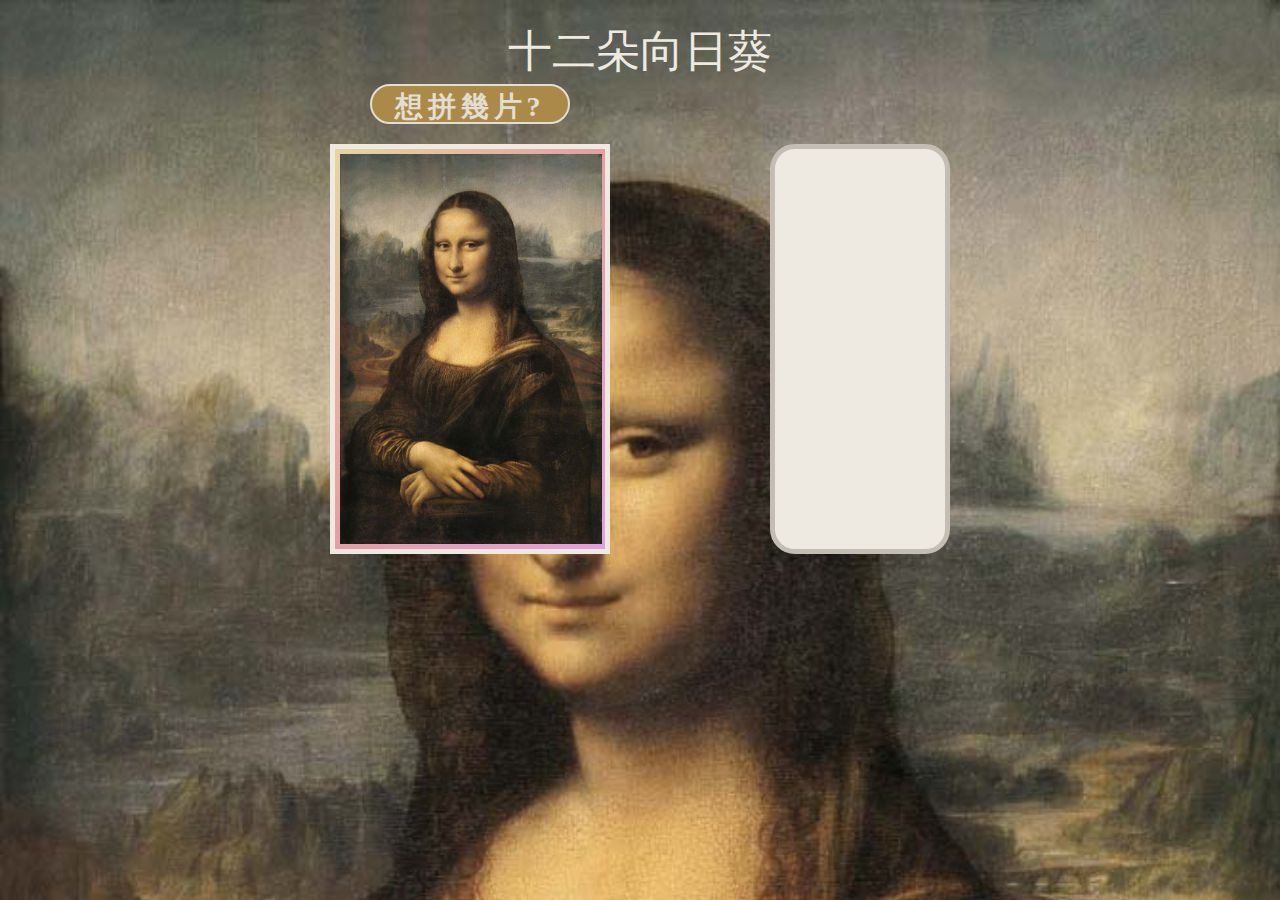
==== commit 93636867: "hihi" ====
--- a/index.html
+++ b/index.html
@@ -1,1574 +1,79 @@
 <!DOCTYPE html>
 <html lang="en">
 <head>
-    <meta charset="UTF-8">
-    <meta http-equiv="X-UA-Compatible" content="IE=edge">
-    <meta name="viewport" content="width=device-width, initial-scale=1.0">
-    <title>Document</title>
+  <meta charset="UTF-8">
+  <meta http-equiv="X-UA-Compatible" content="IE=edge">
+  <meta name="viewport" content="width=device-width, initial-scale=1.0">
+  <title>Document</title>
+  <link rel="stylesheet" href="./style.css">
 </head>
-<style>
-        body { 
-      margin: 0;
-      padding:0;
-      border: none;
-    }
-    #forPuzzle {
-      border:none;
-      left:0px;
-      top:0px;
-    }
-    #divmenu {
-      position:absolute;
-      top:5px;
-      left:15px;
-      width:0px;
-      height:0px;
-      cursor:default;
-      z-index:50001;
-      border-radius:5px;
-    }
-    #divmenu.open {
-      width:120px;
-      height:100px;
-      background-color:rgba(255,255,180,0.7);
-      z-index:50001;
-    }
+<body>
+  <div class="wrapper_puzzle">
+    <!-- header -->
+    <!-- @@include('./layout/header.html') -->
+    
+    
+    <main class="page-content">
+        
+        <div class="puzzle_name">
+            <div class="puzzle_title">
+                <h1>十二朵向日葵</h1>
+            </div>
+            
+        </div>
 
-    #divmenu .title {
-    	font-family: Verdana, "Bitstream Vera Sans", "Lucida Sans", sans-serif;
-      font-weight:bold;
-      font-size:15px;
-      position:absolute;
-      top:0px;
-      left:30px;
-      color:blue;
-      background-color:rgba(255,255,180,0.7);
-      padding:5px;
-      border-radius:5px;
-    }
-
-    #divmenu .line {
-    	font-family: Verdana, "Bitstream Vera Sans", "Lucida Sans", sans-serif;
-      font-weight:bold;
-      font-size:15px;
-      text-align:center;
-      position:absolute;
-      width:100px;
-      left:5px;
-      color:blue;
-      padding:5px;
-      display:none;
-      border-radius:5px;
-    }
-
-    #divmenu.open .line {
-      display:block;
-    }
-    #divmenu.open .line:hover {
-      background-color: rgba(255,230,90,1);
-      cursor:pointer;
-    }
-</style>
-<body>
-    <div id="forPuzzle"></div>
-    <h2>hihi</h2>
-</body>
-<script>
-    "use strict";
-
-let autoStart;
-const mrandom = Math.random,
-      mfloor = Math.floor,
-      mhypot = Math.hypot;
-//-----------------------------------------------------------------------------
-function isMiniature() {
-return location.pathname.includes('/fullcpgrid/');
-}
-// - - - - - - - - - - - - - - - - - - - - - - - - - - - - - - - - - - - - - -
-
-function alea (min, max) {
-// random number [min..max[ . If no max is provided, [0..min[
-
-  if (typeof max == 'undefined') return min * mrandom();
-  return min + (max - min) * mrandom();
-}
-
-// - - - - - - - - - - - - - - - - - - - - - - - - - - - - - - - - - - - - - -
-
-function intAlea (min, max) {
-// random integer number [min..max[ . If no max is provided, [0..min[
-
-  if (typeof max == 'undefined') {
-    max = min; min = 0;
-  }
-  return mfloor(min + (max - min) * mrandom());
-} // intAlea
-
-//-----------------------------------------------------------------------------
-function arrayShuffle (array) {
-/* randomly changes the order of items in an array
- only the order is modified, not the elements
-*/
-let k1, temp;
-for (let k = array.length - 1; k >= 1; --k) {
-  k1 = Math.floor((k + 1) * Math.random());
-  temp = array[k];
-  array[k] = array[k1];
-  array[k1] = temp;
-  } // for k
-return array
-} // arrayShuffle
-
-//-----------------------------------------------------------------------------
-// Menu class
-/*
-Vertical single level menu
-
-It is called with an object containing the following properties:
-
-parentDiv : name of a div, or the div itself
-idDivMenu : id which will be attributed to the menu div (child of parentDiv)
-title : text for title of menu. remains visible when menu closed
-lineOffset : vertical position of 1st line of menu
-lineStep : vertical distance between top of two menu lines
-lines : Array. Each element of this array is an object with two properties :
-        - text : text line
-        - func : "onclick" callback associated with line
-
-*/
-
-function Menu(params) {
-
-let parentDiv = params.parentDiv;
-if (typeof(parentDiv) == 'string') parentDiv = document.getElementById(parentDiv);
-// div menu
-let divMenu=document.createElement('div');
-divMenu.setAttribute ("id",params.idDivMenu);
-// title
-let dt = document.createElement('div');
-dt.classList.add('title');
-dt.appendChild(document.createTextNode(params.title));
-let that = this;
-dt.addEventListener("click",()=>that.display());
-divMenu.appendChild(dt);
-this.list = [];  
-for (let k = 0; k < params.lines.length; ++k){
-  dt=document.createElement('div');
-  dt.classList.add('line');
-  dt.appendChild(document.createTextNode(params.lines[k].text));
-  dt.style.top=(params.lineOffset + k * params.lineStep) + "px";
-  dt.addEventListener("click",params.lines[k].func);
-  divMenu.appendChild(dt);
-  this.list.push(dt);
-}
-divMenu.style.height = (params.lineOffset + params.lines.length * params.lineStep) +'px'
-this.divMenu = divMenu;
-parentDiv.appendChild(divMenu);
-
-} // Menu
-
-Menu.prototype.collapse = function() {
-  this.divMenu.classList.remove('open');
-
-}
-Menu.prototype.display = function() {
-  this.divMenu.classList.add('open');
-
-}
-
-//-------------------------------------------------------------------------
-
-// Point - - - - - - - - - - - - - - - - - - - -
-function Point(x,y) {
-this.x = Number(x);
-this.y = Number(y);
-} // Point
-
-Point.prototype.copy = function() {
-return new Point(this.x,this.y);
-}
-// end Point - - - - - - - - - - - - - - - - - - - -
-
-// Segment - - - - - - - - - - - - - - - - - - - -
-// those segments are oriented
-
-function Segment(p1,p2) {
-this.p1=new Point(p1.x,p1.y);
-this.p2=new Point(p2.x,p2.y);
-}
-
-Segment.prototype.length = function() {
-var dx = this.p1.x - this.p2.x;
-var dy = this.p1.y - this.p2.y;
-return mhypot(dx, dy);
-}
-Segment.prototype.dx =function() {
-return this.p2.x-this.p1.x;
-}
-Segment.prototype.dy =function() {
-return this.p2.y-this.p1.y;
-}
+        <!-- Swtich button -->
+        <!-- <div class="switch_button" >
+            <div class="can-toggle demo-rebrand-2">
+                <input id="e" type="checkbox">
+                <label for="e">
+                  <div class="can-toggle__switch" data-checked="25片" data-unchecked="12片"></div>
+                </label>
+            </div>
+        </div> -->
+        
 
 
-// returns a point at a given distance of p1, positive direction beeing towards p2
+        <!-- puzzle -->
+        <div class="puzzle_area">
+            <div  class="puzzle-putting">
+                
+               
+                <!-- 拼圖本體 -->
+                <div id="forPuzzle"></div>
 
-Segment.prototype.pointOnRelative = function (coeff) {
-// attention if segment length can be 0
-var dx= this.p2.x-this.p1.x;
-var dy= this.p2.y-this.p1.y;
-return new Point(this.p1.x+coeff*dx, this.p1.y+coeff*dy);
-}
+                <!-- 拼圖碎片區 -->
+                <!-- <div class="puzzle_frame">
+                    <img class="ppp" src="./img/Puzzle/game/frame_for_puzzle.png" alt=""> -->
+                
+                <!-- </div>  -->
 
-// end Segment
-//-------------------------------------------------------------------------
-let uploadFile;
-{ // scope for uploadFile
+            </div>
 
-let options, callBack;
+            <div  class="puzzle-taking">
+                
+            </div>
 
-let elFile = document.createElement('input');
-elFile.setAttribute('type', 'file');
-elFile.style.display = 'none';
-elFile.addEventListener("change", getFile);
+            <div class="puzzle_name_mobile">
+                <div class="puzzle_title_mobile">
+                    <h1>十二朵向日葵</h1>
+                </div>
+                
+            </div>
 
-function getFile() {
+            
+        </div>
 
-  if (this.files.length == 0) {
-    returnLoadFile ({fail: 'no file'});
-    return;
-  }
-  let file = this.files[0];
-  let reader = new FileReader();
+       
 
-  reader.addEventListener('load', () => {
-    if (options.image) options.image.src = reader.result;
-    returnLoadFile ({success: reader.result, file: file});
-  });
-  reader.addEventListener('abort', () => {
-    returnLoadFile ({fail: 'abort'});
-  });
-  reader.addEventListener('error', () => {
-    returnLoadFile ({fail: 'error'});
-  });
+    </main>
+    
 
-  if (options.image || options.readMethod == 'readAsDataURL')
-    reader.readAsDataURL(this.files[0]);
-  else
-    reader.readAsText(this.files[0]);
+    <!-- 拼圖不用footer-->
+   
+</div>
+<script src="https://cdnjs.cloudflare.com/ajax/libs/jquery/3.6.0/jquery.min.js"></script>
 
-} // getFile
-
-function returnLoadFile(returnedValue) {
-  callBack(returnedValue);
-}
-
-uploadFile = function(ocallBack, ooptions) {
-/* loads a file asynchronously
-at the end of the process, calls the function 'callBack' with an object :
-
-{fail: string} in case of failure, where string gives the reason of the failure
-or
-{success : string, file: file} where string is the content of the image file
- file represents the loaded file, and may be tested for file.type, file.name...
-
-CAUTION ! If the user clicks 'cancel' when loading a file, nothing happens.
-
-options is an object, with 0, one or more of the following properties :
-accept : string to pass as "accept" attribute to the load file button, such as '.txt' or 'image/*'
-          default : no value (will accept  * . * )
-readMethod : 'readAsText' or 'readAsDataURL' - default is readAsText
-image: if provided, must be an Image element. If possible, the data is loaded
-with readAsDataURL, no matter the value of readMethod, and option.image.src is set to the data.
-The function then returns normally as defined above.
-Normally, a 'load' event should be triggered on the image.
-*/
-
-options = ooptions;
-callBack = ocallBack;
-if (options.accept) elFile.setAttribute("accept", options.accept);
-else elFile.removeAttribute("accept");
-elFile.click();
-
-} // uploadFile
-} //  // scope for uploadFile
-
-// -  -  -  -  -  -  -  -  -  -  -  -  -  -  -  -  -  -  -  -  -  -  -  -  -  -  -  -  -  -   -
-// side of a piece
-
-function Side() {
-this.type = ""; // "d" pour straight line or "z" pour classic
-this.points = []; // real points or Bezier curve points
-} // Side
-
-// -  -  -  -  -  -  -  -  -  -  -  -  -  -  -  -  -  -  -  -  -  -  -  -  -  -  -  -  -  -   -
-
-/* modifies this Side
-changes it from a straight line (type "d") to a complex one (type "z")
-The change is done towards the opposite side, between corners ca and cb
-*/
-
-Side.prototype.twist = function(ca, cb, tgx, tgy) {
-
-const seg0 = new Segment(this.points[0], this.points[1]);
-const dxh = seg0.dx();
-const dyh = seg0.dy();
-
-const seg1 = new Segment(ca, cb);
-const mid0 = seg0.pointOnRelative(0.5);
-const mid1 = seg1.pointOnRelative(0.5);
-
-const segMid = new Segment(mid0, mid1);
-const dxv = segMid.dx();
-const dyv = segMid.dy();
-
-const pa = pointAt(5 / 12, 1 / 12);
-const pb = pointAt(4 / 12, 3 / 12);
-const pc = pointAt(1 / 2, 4 / 12);
-const pd = pointAt(1 - 4 / 12, 3 / 12);
-const pe = pointAt(1 - 5 / 12, 1 / 12);
-
-this.points = [seg0.p1,
-                new Point(seg0.p1.x + 5 / 12 * dxh * 0.52,
-                          seg0.p1.y + 5 / 12 * dyh * 0.52),
-                new Point (pa.x - 1 / 12 * dxv * 0.72,
-                           pa.y - 1 / 12 * dyv * 0.72),
-                pa,
-                new Point (pa.x + 1 / 12 * dxv * 0.72,
-                           pa.y + 1 / 12 * dyv * 0.72),
-
-                new Point (pb.x - 1 / 12 * dxv * 0.72,
-                           pb.y - 1 / 12 * dyv * 0.72),
-                pb,
-                new Point (pb.x + 1 / 12 * dxv * 0.52,
-                           pb.y + 1 / 12 * dyv * 0.52),
-                new Point (pc.x - 2 / 12 * dxh * 0.52 * tgx,
-                           pc.y - 2 / 12 * dyh * 0.52 * tgy),
-                pc,
-                new Point (pc.x + 2 / 12 * dxh * 0.52 * tgx,
-                           pc.y + 2 / 12 * dyh * 0.52 * tgy),
-                new Point (pd.x + 1 / 12 * dxv * 0.52,
-                           pd.y + 1 / 12 * dyv * 0.52),
-                pd,
-                new Point (pd.x - 1 / 12 * dxv * 0.72,
-                           pd.y - 1 / 12 * dyv * 0.72),
-                new Point (pe.x + 1 / 12 * dxv * 0.72,
-                           pe.y + 1 / 12 * dyv * 0.72),
-                pe,
-                new Point (pe.x - 1 / 12 * dxv * 0.72,
-                           pe.y - 1 / 12 * dyv * 0.72),
-                new Point(seg0.p2.x - 5 / 12 * dxh * 0.52,
-                          seg0.p2.y - 5 / 12 * dyh * 0.52),
-                seg0.p2];
-this.type = "z";
-
-function pointAt (coeffh, coeffv) {
-  return new Point (seg0.p1.x + coeffh * dxh + coeffv * dxv,
-                    seg0.p1.y + coeffh * dyh + coeffv * dyv)
-}
-
-} //
-// -  -  -  -  -  -  -  -  -  -  -  -  -  -  -  -  -  -  -  -  -  -  -  -  -  -  -  -  -  -   -
-
-/*
-draws the path corresponding to a side
-Parameters :
-ctx : canvas context
-shiftx, shifty : position shift used to create shadow effect
-backwards : boolean, must be true for bottom and left sides, which must be drawn
-    from the last point to the first
-withoutMoveTo : to decide whether to do a moveTo to the first point. Without MoveTo
-must be done only for the first side of a piece, not for the following ones
-*/
-
-Side.prototype.drawPath = function(ctx, shiftx, shifty, backwards, withoutMoveTo) {
-
-let k, mix, miy;
-
-if (backwards) {
-  if (!withoutMoveTo) {
-    ctx.moveTo(this.points[this.points.length - 1].x - shiftx, this.points[this.points.length - 1].y - shifty);
-  }
-  if(this.type == "d") {
-    ctx.lineTo(this.points[0].x - shiftx, this.points[0].y - shifty);
-  } else { // jigsaw side
-    for (k = this.points.length - 2 ; k > 0; k -= 3) {
-      ctx.bezierCurveTo(this.points[k].x - shiftx, this.points[k].y - shifty,
-                           this.points[k - 1].x - shiftx, this.points[k - 1].y - shifty,
-                           this.points[k - 2].x - shiftx, this.points[k - 2].y - shifty);
-    } // for k
-  } // if jigsaw side
-} else {
-  if (!withoutMoveTo) {
-    ctx.moveTo(this.points[0].x - shiftx, this.points[0].y - shifty);
-  }
-  if(this.type == "d") {
-    ctx.lineTo(this.points[1].x - shiftx, this.points[1].y - shifty);
-  } else { // edge zigzag
-    for (k = 1 ; k < this.points.length - 1; k += 3) {
-      ctx.bezierCurveTo(this.points[k].x - shiftx, this.points[k].y - shifty,
-                        this.points[k + 1].x - shiftx, this.points[k + 1].y - shifty,
-                        this.points[k + 2].x - shiftx, this.points[k + 2].y - shifty);
-    } // for k
-  } // if jigsaw side
-}
-} // Side.prototype.drawPath
-
-// end Side
-// -  -  -  -  -  -  -  -  -  -  -  -  -  -  -  -  -  -  -  -  -  -  -  -  -  -  -  -  -  -   -
-
-function Piece(kx, ky) { // object with 4 sides
-this.ts = new Side(); // top side
-this.rs = new Side(); // right side
-this.bs = new Side(); // bottom side
-this.ls = new Side(); // left side
-this.kx = kx;
-this.ky = ky;
-}
-
-// -  -  -  -  -  -  -  -  -  -  -  -  -  -  -  -  -  -  -  -  -  -  -  -  -  -  -  -  -  -   -
-/* draw path for one piece
-shiftx and shifty used for shadow effect
-does from beginPath to closePath, but not actually draw : no stroke nor fill nor clip here
-*/
-
-Piece.prototype.drawPath = function (ctx, shiftx, shifty, withoutBeginPath) {
-
-if (withoutBeginPath !== true) ctx.beginPath();
-
-this.ts.drawPath(ctx, shiftx, shifty, false, false); // top side
-this.rs.drawPath(ctx, shiftx, shifty, false, true);  // right side
-this.bs.drawPath(ctx, shiftx, shifty, true, true);   // bottom side
-this.ls.drawPath(ctx, shiftx, shifty, true, true);   // left
-
-} //
-
-// -  -  -  -  -  -  -  -  -  -  -  -  -  -  -  -  -  -  -  -  -  -  -  -  -  -  -  -  -  -   -
-/*
-creates and returns a div for an individual piece, with a canvas with shadow, and a part of the picture
-canvas and div are three times the average size of pieces
-puzzle object given in parameters provides required elements
-scale and x and y offsets allow to scale and truncate picture to actual size
-*/
-
-Piece.prototype.createDivPiece = function(puzzle, scale, offsx, offsy) {
-
-let ctx, shiftx, shifty;
-this.theDiv = document.createElement('div');
-this.theDiv.style.width = 3 * puzzle.dx + "px";
-this.theDiv.style.height = 3 * puzzle.dy + "px";
-this.theDiv.style.position = "absolute";
-
-this.theCanv = document.createElement('canvas');
-this.theCanv.width = 3 * puzzle.dx;
-this.theCanv.height = 3 * puzzle.dy;
-
-// origine shifting for path drawing
-shiftx = puzzle.dx * (this.kx - 1);
-shifty = puzzle.dy * (this.ky - 1);
-
-ctx = this.ctx = this.theCanv.getContext("2d");
-this.drawPath(ctx, shiftx, shifty);
-
-ctx.clip();
-
-
-let sx, sy, sWidth, sHeight, dx, dy,dWidth, dHeight;
-if (this.kx == 0) {
-  sx = 0 * puzzle.dx / scale + offsx; // won't work on safari if offsx < 0
-  dWidth = 2 * puzzle.dx;
-  dx = puzzle.dx;
-} else {
-  sx = (this.kx - 1) * puzzle.dx / scale + offsx;
-  dWidth = 3 * puzzle.dx;
-  dx = 0;
-}
-sWidth = dWidth / scale;
-if (this.ky == 0) {
-  sy = 0 * puzzle.dy / scale + offsy; // won't work on safari if offsy < 0
-  dHeight = 2 * puzzle.dy;
-  dy = puzzle.dy;
-} else {
-  sy = (this.ky - 1) * puzzle.dy / scale + offsy;
-  dHeight = 3 * puzzle.dy;
-  dy = 0;
-}
-sHeight = dHeight / scale;
-
-ctx.drawImage(puzzle.image, sx, sy, sWidth, sHeight,
-                            dx, dy, dWidth, dHeight);
-// shadow effect
-// depends on size of pieces
-
-let shift = 1, thickness = 2;
- if (puzzle.dx > 100 && puzzle.dy > 100) {
-  shift = 2; thickness = 5;
-} else if (puzzle.dx > 50 && puzzle.dy > 50) {
-  shift = 1.5; thickness = 3;
-}
-
-this.drawPath(ctx, shiftx + shift, shifty + shift);
-ctx.lineWidth = thickness;
-ctx.strokeStyle = "rgba(0, 0, 0, 0.3)";
-ctx.stroke();
-this.drawPath(ctx, shiftx - shift, shifty - shift);
-ctx.lineWidth = thickness;
-ctx.strokeStyle = "rgba(255, 255, 255, 0.3)";
-ctx.stroke();
-this.drawPath(ctx, shiftx, shifty); // path used for selection of the piece
-
-/* place of the piece at the beginning of the game */
-this.moveTo(new Point((this.kx - 1) * puzzle.dx + Puzzle.MARGIN1,
-                      (this.ky - 1) * puzzle.dy + Puzzle.MARGIN1));
-
-this.theDiv.appendChild(this.theCanv);
-
-return this.theDiv;
-} // createDivPiece
-// -  -  -  -  -  -  -  -  -  -  -  -  -  -  -  -  -  -  -  -  -  -  -  -  -  -  -  -  -  -   -
-
-// returns position of current piece
-
-Piece.prototype.where = function() {
-let x, y;
-x = parseFloat(this.theDiv.style.left);
-y = parseFloat(this.theDiv.style.top);
-return new Point(x, y);
-} // Piece.prototype.where
-
-// -  -  -  -  -  -  -  -  -  -  -  -  -  -  -  -  -  -  -  -  -  -  -  -  -  -  -  -  -  -   -
-/* move piece to a given location
-onePoint if location of top lefthand corner of div (far beyond visible par of piece)
-*/
-Piece.prototype.moveTo = function(onePoint) {
-this.theDiv.style.top = onePoint.y + "px";
-this.theDiv.style.left = onePoint.x + "px";
-} // Piece.prototype.moveTo
-
-// -  -  -  -  -  -  -  -  -  -  -  -  -  -  -  -  -  -  -  -  -  -  -  -  -  -  -  -  -  -   -
-// true if given (mouse) coordoninates are inside the piece
-
-Piece.prototype.insidePiece = function(x, y) {
-
-let styl = getComputedStyle(this.theDiv);
-let xloc = x - parseFloat(styl.left); // 'local' x and y
-let yloc = y - parseFloat(styl.top);
-
-return this.ctx.isPointInPath(xloc, yloc);
-
-} // Piece.prototype.insidePiece
-
-// fin Piece
-
-
-//--------------------------------------------------------------
-//--------------------------------------------------------------
-// class PolyPiece
-// represents a group of pieces well positionned with respect  to each other.
-// pckxmin, pckxmax, pckymin and pckymax record each a piece with highest kx, lowest kx...
-
-
-function PolyPiece(initialPiece, puzz) {
-this.pckxmin  =
-this.pckxmax  =
-this.pckymin  =
-this.pckymax = initialPiece;
-this.pieces = [initialPiece];
-this.puzzle = puzz;
-} // PolyPiece
-
-// -  -  -  -  -  -  -  -  -  -  -  -  -  -  -  -  -  -  -  -  -  -  -  -  -  -  -  -  -  -   -
-/*
-this method
-  - adds pieces of otherPoly to this PolyPiece
-  - adjusts coordinates of new pieces to make them consistent with this polyPiece
-  - does not re - evaluate the z - index of the polyPieces
-*/
-
-PolyPiece.prototype.merge = function(otherPoly) {
-
-for (let k = 0; k < otherPoly.pieces.length; ++k) {
-  this.pieces.push(otherPoly.pieces[k]);
-  // watch leftmost, topmost... pieces
-  if (otherPoly.pieces[k].kx < this.pckxmin.kx) this.pckxmin = otherPoly.pieces[k];
-  if (otherPoly.pieces[k].kx > this.pckxmax.kx) this.pckxmax = otherPoly.pieces[k];
-  if (otherPoly.pieces[k].ky < this.pckymin.ky) this.pckymin = otherPoly.pieces[k];
-  if (otherPoly.pieces[k].ky > this.pckymax.ky) this.pckymax = otherPoly.pieces[k];
-} // for k
-
-this.moveTo(this.where()); // to set positions of new pieces
-
-// sort the pieces by increasing kx, ky
-
-this.pieces.sort(function(p1, p2){
-     if (p1.ky < p2.ky) return  - 1;
-     if (p1.ky > p2.ky) return 1;
-     if (p1.kx < p2.kx) return  - 1;
-     if (p1.kx > p2.kx) return 1;
-     return 0; // should not occur
-     });
-
-} // merge
-
-// -  -  -  -  -  -  -  -  -  -  -  -  -  -  -  -  -  -  -  -  -  -  -  -  -  -  -  -  -  -   -
-PolyPiece.prototype.where = function() {
-return this.pieces[0].where();
-} // PolyPiece.prototype.where
-
-// -  -  -  -  -  -  -  -  -  -  -  -  -  -  -  -  -  -  -  -  -  -  -  -  -  -  -  -  -  -   -
-// the position of the PolyPiece is this of its 1st piece
-// the position of the others is evaluated on this basis
-
-PolyPiece.prototype.moveTo = function(pnt) {
-
-this.pieces[0].moveTo(pnt);
-for (let kp = 1; kp < this.pieces.length; ++kp) {
-  this.pieces[kp].moveTo(new Point(pnt.x + this.puzzle.dx * (this.pieces[kp].kx - this.pieces[0].kx ),
-                                   pnt.y + this.puzzle.dy * (this.pieces[kp].ky - this.pieces[0].ky )));
-} // for kp
-} // PolyPiece.prototype.moveTo
-
-// -  -  -  -  -  -  -  -  -  -  -  -  -  -  -  -  -  -  -  -  -  -  -  -  -  -  -  -  -  -   -
-PolyPiece.prototype.ifNear = function(otherPoly) {
-
-let p1, p2;
-for (let kp = 0; kp < this.pieces.length; ++kp) {
-  p1 = this.pieces[kp];
-  for (let kn = 0; kn < otherPoly.pieces.length; ++kn) {
-    p2 = otherPoly.pieces[kn];
-// p2 above p1 ?
-    if ((p1.kx == p2.kx && p1.ky == p2.ky + 1) &&
-        (this.puzzle.near(p1, p2, 0, - 1))) return true;
-// p2 below p1 ?
-    if ((p1.kx == p2.kx && p1.ky == p2.ky - 1) &&
-        (this.puzzle.near(p1, p2, 0, 1))) return true;
-// p2 left of p1 ?
-    if ((p1.kx - 1 == p2.kx && p1.ky == p2.ky) &&
-        (this.puzzle.near(p1, p2, - 1, 0))) return true;
-// p2 right of p1 ?
-    if ((p1.kx + 1 == p2.kx && p1.ky == p2.ky) &&
-        (this.puzzle.near(p1, p2, + 1, 0))) return true;
-  } // for kn
-} // for kp
-return false; // no, not near
-} // ifNear
-
-// end class PolyPiece
-//--------------------------------------------------------------
-//--------------------------------------------------------------
-// puzzle
-
-/* see createPuzzle for the 'params' parameter
-This constructor is used to load the picture, the actual construction of the
-puzzle can't be done before picture dimensions are known
-*/
-
-function Puzzle(params) {
-
-// image - by url (src) or straight image object
-if (typeof(params.img) == 'string') {
-  this.image = new Image();
-  this.image.src = params.img;
-  this.image.addEventListener("load", (function(obj){
-    return function() {
-      obj.createPuzzle(params);
-    }})(this));
-} else {
-  this.image = params.img;
-  this.createPuzzle(params);
-}
-
-} // Puzzle
-
-Puzzle.MARGIN1 = 5;
-//--------------------------------------------------------------
-
-/*
-The given parameter if an object with the following properties :
--  img, which may be:
-string type : an image url
-object type : an image object (with a ready loaded image)
--  width : width available for the picture
--  height : width available for the picture. The script will use the
-width x height space as smartly as possible
--  npieces : number of pieces. May be any (sensible) integer, the script
-will choose a number of columns and rows to have pieces as square as possible,
-and an actual total number of pieces as close as possible to this integer.
--  idiv : div which will contail the game
-
-*/
-
-Puzzle.prototype.createPuzzle = function(params){
-
-//  let kx, ky, x, y, dx, dy, p1, p2, p3, brd, s1, s2, s3, s4, s5, s6, s7, s8, s9, concav, width, height, nx, ny;
-
-// we change width or height in order to keep the picture size ratio
-let wi = this.image.width;  // from original picture
-let he = this.image.height;
-
-this.reqHeight = params.height; // requested height
-this.reqWidth = params.width;
-this.height = this.reqHeight - 2 * Puzzle.MARGIN1; // place left on screen including margin
-this.width = this.reqWidth - 2 * Puzzle.MARGIN1; //
-
-if (wi / he > this.width / this.height) { // actual picture "more horizontal" than game board
-  this.height = this.width * he / wi;
-} else {
-  this.width = this.height * wi / he;
-}
-// end change width or height
-
-// div Game - by name (id) or directly an object
-if (typeof(params.idiv) == 'string') {
-  this.divGame = document.getElementById(params.idiv);
-} else {
-  this.divGame = params.idiv;
-}
-this.divGame.style.overflow = 'visible';
-this.divGame.style.position = 'relative';
-
-// divBoard
-if (!this.divBoard) {
-  this.divBoard = document.createElement('div');
-  this.divGame.appendChild(this.divBoard);
-}
-this.divBoard.style.overflow = 'hidden';
-this.divBoard.style.position = 'absolute';
-this.divBoard.style.left = 0;
-this.divBoard.style.top = 0;
-
-this.listeners = []; // table of eventListeners to remove
-
-/* provisional dimensions of the game, waiting for actual dimensions which depend
-on number of pieces
-*/
-
-this.divGame.style.width = this.divBoard.style.width = this.width + 2 * Puzzle.MARGIN1 + "px";
-this.divGame.style.height = this.divBoard.style.height = this.height + 2 * Puzzle.MARGIN1 + "px";
-
-// canv for the moving PolyPiece and the full image
-if (!this.canvMobile) {
-  this.canvMobile = document.createElement('canvas');
-  this.divBoard.appendChild(this.canvMobile);
-}
-this.canvMobile.style.visibility = 'visible';
-this.canvMobile.width = parseFloat(this.divBoard.style.width);
-this.canvMobile.height = parseFloat(this.divBoard.style.height);
-this.canvMobile.style.position = "absolute";
-this.canvMobile.style.top = "0px";
-this.canvMobile.style.left = "0px";
-
-this.canvMobile.style.zIndex = 50000;
-
-this.dCoupling = 10; // distance for pieces to couple together, in pixels (on each x and y axis)
-
-this.canvMobile.getContext("2d").drawImage(this.image,
-                          0, 0, wi, he,
-                          Puzzle.MARGIN1, Puzzle.MARGIN1, this.width, this.height);
-
-
-if (!this.menu) {
-  this.menu = new Menu({
-    parentDiv: this.divGame,
-    idDivMenu: "divmenu",
-    title: "MENU",
-    lineOffset: 30,
-    lineStep: 30,
-    lines: [
-    //   {text: "load image", func: this.loadImage()},
-      {text: "12 piece", func: this.returnFunct(12)},
-      {text: "25 piece", func: this.returnFunct(25)}
-    ]
-  });
-}
-if (autoStart) {
-   this.npieces = 25;
-   this.next();
-}
-} // createPuzzle
-// -  -  -  -  -  -  -  -  -  -  -  -  -  -  -  -  -  -  -  -  -  -  -  -  -  -  -  -  -  -   -
-// function for menu actions
-
-Puzzle.prototype.returnFunct = function(nbpieces) {
-
-let puz = this;
-  return function() {
-   puz.menu.collapse();
-   puz.npieces = nbpieces;
-   puz.next();
-  }
-} // returnFunct
-
-// -  -  -  -  -  -  -  -  -  -  -  -  -  -  -  -  -  -  -  -  -  -  -  -  -  -  -  -  -  -   -
-
-Puzzle.prototype.loadImage = function () {
-
-let puz = this;
-return function() {
-  puz.menu.collapse();
-  uploadFile(() => {},
-            {accept: 'image/*',
-             readMethod: 'readAsDataURL',
-             image: puz.image});
-  }
-}
-
-// -  -  -  -  -  -  -  -  -  -  -  -  -  -  -  -  -  -  -  -  -  -  -  -  -  -  -  -  -  -   -
-
-Puzzle.prototype.next = function() {
-
-let nx, ny, np, dx, dy, kx, ky, x, y, p1, p2, p3, brd, s1, s2, s3, s4, s5, s6, s7, s8, s9, concav;
-/* parameters for the shape of pieces edges
-*/
-
-let coeffDecentr = 0.12;
-
-this.canvMobile.style.visibility = 'hidden'; // hide the full picture
-
-// evaluation of number of pieces
-
-this.computenxAndny();
-nx = this.nx;  ny = this.ny;
-
-// re - evaluation of the dimensions of the picture, leaving a space for pieces on one side
-
-if (this.image.width / this.image.height <
-     (this.reqWidth - 2 * Puzzle.MARGIN1) / (this.reqHeight - 2 * Puzzle.MARGIN1)) {
-/* actual picture "more vertical" than available place
-  leave place on the right side */
-  this.width = (this.reqWidth - 2 * Puzzle.MARGIN1) / (nx + 2) * nx;
-  this.height = this.width / this.image.width * this.image.height;
-  if (this.height > this.reqHeight - 2 * Puzzle.MARGIN1) {
-    this.height = this.reqHeight - 2 * Puzzle.MARGIN1;
-    this.width = this.height * this.image.width / this.image.height;
-  }
-  this.freeSpace = 0; // place left on the right
-} else {
-/* actual picture "more horizontal" than available place
-  leave place on the bottom side */
-  this.height = (this.reqHeight - 2 * Puzzle.MARGIN1) / (ny + 2) * ny;
-  this.width = this.height / this.image.height * this.image.width;
-  if (this.width > this.reqWidth - 2 * Puzzle.MARGIN1) {
-    this.width = this.reqWidth - 2 * Puzzle.MARGIN1;
-    this.height = this.width * this.image.height / this.image.width;
-  }
-  this.freeSpace = 1; // place left under
-}
-
-let height = this.height, width = this.width;
-this.dx = dx = this.width / nx; // horizontal side of tiling
-this.dy = dy = this.height / ny; // vertical side of tiling
-
-/* adjust coupling distance to size of tiles */
-this.dCoupling = Math.max(10, Math.min(dx, dy) / 10);
-
-// "clean" the board
-while (this.divBoard.firstChild) this.divBoard.removeChild(this.divBoard.firstChild);
-// but keep the canvMobile
-this.divBoard.appendChild(this.canvMobile);
-
-this.canvMobile.width = this.reqWidth;
-this.divGame.style.width
-  = this.divBoard.style.width
-  = this.canvMobile.width + "px";
-
-this.canvMobile.height = this.reqHeight;
-this.divGame.style.height
-  = this.divBoard.style.height
-  = this.canvMobile.height + "px";
-
-// compute the shapes of the pieces
-
-/* first, place the corners of the pieces
-at some distance of their theorical position, except for edges
-*/
-
-let corners = [];
-for (ky = 0; ky <= ny; ++ky) {
-  corners[ky] = [];
-  for (kx = 0; kx <= nx; ++kx) {
-    corners[ky][kx] = new Point((kx + alea(-coeffDecentr, coeffDecentr)) * dx, (ky + alea(-coeffDecentr, coeffDecentr)) * dy);
-    if (kx == 0) corners[ky][kx].x = 0;
-    if (kx == nx) corners[ky][kx].x = this.width;
-    if (ky == 0) corners[ky][kx].y = 0;
-    if (ky == ny) corners[ky][kx].y = this.height;
-  } // for kx
-} // for ky
-
-// Array of raw pieces (straight sides)
-this.pieces = [];
-for (ky = 0; ky < ny; ++ky) {
-  this.pieces[ky] = [];
-  for (kx = 0; kx < nx; ++kx) {
-    this.pieces[ky][kx] = np = new Piece(kx, ky);
-// top side
-    if (ky == 0) {
-      np.ts.points = [corners[ky][kx],corners[ky][kx + 1]];
-      np.ts.type = "d";
-    } else {
-      np.ts = this.pieces[ky - 1][kx].bs;
-    }
-// right side
-    np.rs.points = [corners[ky][kx + 1],corners[ky + 1][kx + 1]];
-    np.rs.type = "d";
-    if (kx < nx - 1) {
-      if (intAlea(2)) // randomly twisted one one side of the side
-        np.rs.twist(corners[ky][kx],corners[ky + 1][kx], 0.5, 1);
-      else
-        np.rs.twist(corners[ky][kx + 2],corners[ky + 1][kx + 2], 0.5, 1);
-    }
-// left side
-    if (kx == 0) {
-      np.ls.points = [corners[ky][kx],corners[ky + 1][kx]];
-      np.ls.type = "d";
-    } else {
-      np.ls = this.pieces[ky][kx - 1].rs
-    }
-// bottom side
-    np.bs.points =[corners[ky + 1][kx],corners[ky + 1][kx + 1]];
-    np.bs.type = "d";
-    if (ky < ny - 1) {
-      if (intAlea(2)) // randomly twisted one one side of the side
-        np.bs.twist(corners[ky][kx],corners[ky][kx + 1], 1, 0.5);
-      else
-        np.bs.twist(corners[ky + 2][kx],corners[ky + 2][kx + 1], 1, 0.5);
-    }
-  } // for kx
-} // for ky
-this.associateImage();
-
-} // function next
-
-// -  -  -  -  -  -  -  -  -  -  -  -  -  -  -  -  -  -  -  -  -  -  -  -  -  -  -  -  -  -   -
-// called when picture is loaded
-
-Puzzle.prototype.associateImage = function() {
-let kx, ky, kn, kp;
-let div, scale, he, wi, offsx, offsy, pc;
-
-// scale picture
-wi = this.image.width;
-he = this.image.height;
-
-if (wi / he > this.width / this.height) { // actual picture "more horizontal" than board
-  scale = this.height / he;
-  offsy = 0;
-  offsx = (wi - this.width / scale) / 2; // offset in source picture
-} else { // actual picture "more (or equally)horizontal" than board
-  scale = this.width / wi;
-  offsx = 0;
-  offsy = (he - this.height / scale) / 2; // offset in source picture
-}
-
-this.mech =  { scale: scale, offsx: offsx, offsy: offsy }; // informations for scaling
-
-// creation of pieces
-// table of PolyPieces
-this.polyPieces = [];
-
-for (ky = 0; ky < this.ny; ky++) {
-  for (kx = 0; kx < this.nx; kx++) {
-    this.pieces[ky][kx].createDivPiece(this, scale, offsx, offsy);
-    this.polyPieces.push(new PolyPiece(this.pieces[ky][kx], this));
-  } // for kx
-} // for ky
-
-// random zindex for initial pieces
-arrayShuffle(this.polyPieces);
-this.evaluateZIndex();
-
-for (kp = 0; kp < this.polyPieces.length; kp++) {
-  for (kn = 0; kn < this.polyPieces[kp].pieces.length; kn++) {
-    pc = this.polyPieces[kp].pieces[kn];
-
-    this.divBoard.appendChild(pc.theDiv);
-    switch(this.freeSpace){
-      case 0 : pc.pTarget = new Point(this.reqWidth - (2.25 + Math.random() / 4) * this.dx, Math.random() * (this.height -  this.dy) - this.dy);break;
-      case 1 : pc.pTarget = new Point(Math.random() * (this.width -  this.dx) - this.dx, this.reqHeight - (2.25 + Math.random() / 4) * this.dy);
-    } // switch
-  } // for kn
-} // for kp
-window.setTimeout((function(obj) {return function() {obj.launchAnimation()}})(this), 1000);
-
-} // Puzzle.prototype.associateImage
-
-// -  -  -  -  -  -  -  -  -  -  -  -  -  -  -  -  -  -  -  -  -  -  -  -  -  -  -  -  -  -   -
-
-Puzzle.prototype.addRemovableEventListener = function(event, funct) {
-
-this.divBoard.addEventListener(event, funct);
-this.listeners.push({event: event, funct: funct});
-} // Puzzle.prototype.addRemovableEventListener
-// -  -  -  -  -  -  -  -  -  -  -  -  -  -  -  -  -  -  -  -  -  -  -  -  -  -  -  -  -  -   -
-Puzzle.prototype.removeAllListeners = function() {
-let a;
-while (this.listeners.length > 0 ) {
-  a = this.listeners.pop();
-  this.divBoard.removeEventListener(a.event, a.funct);
-} // while
-} // Puzzle.prototype.removeAllListeners()
-// -  -  -  -  -  -  -  -  -  -  -  -  -  -  -  -  -  -  -  -  -  -  -  -  -  -  -  -  -  -   -
-
-Puzzle.prototype.launchAnimation = function() {
-
-this.anim = {cpt: autoStart ? 200 : 100 };
-this.anim.tmr = window.setInterval((function(puzz){return function(){puzz.animate()}})(this), 20);
-
-} // launchAnimation
-// -  -  -  -  -  -  -  -  -  -  -  -  -  -  -  -  -  -  -  -  -  -  -  -  -  -  -  -  -  -   -
-
-Puzzle.prototype.animate = function() {
-let kp, kn, pc, act, cib;
-
-if (this.anim.cpt == 0){
-  window.clearInterval(this.anim.tmr);
-  delete this.anim;
-
-  this.evaluateZIndex();
-  this.beginGame();
-
-  return;
-}
-this.anim.cpt--;
-for (kp = 0; kp < this.polyPieces.length; kp++) {
-  for (kn = 0; kn < this.polyPieces[kp].pieces.length; kn++) {
-    pc = this.polyPieces[kp].pieces[kn];
-    act = pc.where();
-    cib = pc.pTarget;
-    pc.moveTo(new Point((this.anim.cpt * act.x + cib.x) / (this.anim.cpt + 1), (this.anim.cpt * act.y + cib.y) / (this.anim.cpt + 1)));
-    if (this.anim.cpt == 0) { delete pc.pTarget ; }
-  } // for kn
-} // for kp
-} // Puzzle.prototype.animate
-
-// -  -  -  -  -  -  -  -  -  -  -  -  -  -  -  -  -  -  -  -  -  -  -  -  -  -  -  -  -  -   -
-// almost the same as 'animate, mais only to center the picture when game is over
-
-Puzzle.prototype.animateEnd = function() {
-let xcou, ycou;
-
-if (this.anim.cpt == 0){
-  window.clearInterval(this.anim.tmr);
-  delete this.anim;
-  return;
-}
-this.anim.cpt--;
-xcou = parseFloat(this.canvMobile.style.left);
-ycou = parseFloat(this.canvMobile.style.top);
-
-this.canvMobile.style.left = (this.anim.cpt * xcou + this.anim.xfin) / (this.anim.cpt + 1) + "px";
-this.canvMobile.style.top = (this.anim.cpt * ycou + this.anim.yfin) / (this.anim.cpt + 1) + "px";
-
-} // Puzzle.prototype.animateEnd
-
-
-// -  -  -  -  -  -  -  -  -  -  -  -  -  -  -  -  -  -  -  -  -  -  -  -  -  -  -  -  -  -   -
-// merges polyPieces[n2] and polyPieces[n1] into a new piece
-// removes those pieces and inserts nes one
-// re evaluates z-orders accordingly
-// return index of new polyPiece
-
-Puzzle.prototype.merge = function(n1, n2) {
-
-let nppiece, nbpieces, k;
-this.polyPieces[n1].merge(this.polyPieces[n2]); // merges pieces
-nppiece = this.polyPieces[n1]; // save new piece
-if (n1 > n2) {
-  this.polyPieces.splice(n1, 1);
-  this.polyPieces.splice(n2, 1);
-} else {
-  this.polyPieces.splice(n2, 1);
-  this.polyPieces.splice(n1, 1);
-}
-
-// will insert nes PolyPiece immediately before the first with less pieces
-nbpieces = nppiece.pieces.length;
-for (k = 0; k < this.polyPieces.length && this.polyPieces[k].pieces.length >= nbpieces; k++) {;}
-// insert new
-this.polyPieces.splice(k, 0, nppiece);
-
-return k;
-} // puzzle.prototype.merge
-
-// -  -  -  -  -  -  -  -  -  -  -  -  -  -  -  -  -  -  -  -  -  -  -  -  -  -  -  -  -  -   -
-
-Puzzle.prototype.evaluateZIndex = function() {
-
-let kp, kn, z;
-z = 1;
-for (kp = 0; kp < this.polyPieces.length; kp++) {
-  for (kn = 0; kn < this.polyPieces[kp].pieces.length; kn++) {
-    this.polyPieces[kp].pieces[kn].theDiv.style.zIndex = z++;
-  } // for kn
-} // for kp
-
-} // Puzzle.prototype.evaluateZIndex
-
-// -  -  -  -  -  -  -  -  -  -  -  -  -  -  -  -  -  -  -  -  -  -  -  -  -  -  -  -  -  -   -
-// beginning of game
-Puzzle.prototype.beginGame = function() {
-
-// record offset between mouse coordinates et board origin
-
-let styl = getComputedStyle(this.divGame);
-this.mouseOffsX = this.divGame.offsetLeft + parseFloat(styl.borderLeftWidth);
-this.mouseOffsY = this.divGame.offsetTop + parseFloat(styl.borderTopWidth);
-this.pieceMove = false; // no selected piece
-// set event listeners
-this.addRemovableEventListener("mousedown", (function(puzzle){
-                                              return function(event) {
-                                                  event.preventDefault();
-                                                  let [x,y] = [event.clientX,event.clientY];
-                                                  let newEvent = {x: x, y: y, buttons: event.buttons, origin: "mouse"};
-                                                  puzzle.mouseDownGame(newEvent);}})(this));
-this.addRemovableEventListener("mouseup", (function(puzzle){
-                                              return function(event) {
-                                                  event.preventDefault();
-                                                  let [x,y] = [event.clientX,event.clientY];
-                                                  let newEvent = {x: x, y: y, buttons: event.buttons, origin: "mouse"};
-                                                  puzzle.mouseUpGame(newEvent);}})(this));
-this.addRemovableEventListener("mousemove", (function(puzzle){
-                                              return function(event) {
-                                                  event.preventDefault();
-                                                  let [x,y] = [event.clientX,event.clientY];
-                                                  let newEvent = {x: x, y: y, buttons: event.buttons, origin: "mouse"};
-                                                  puzzle.mouseMoveGame(newEvent);}})(this));
-
-this.addRemovableEventListener("touchstart", (function(puzzle){
-                                              return function(event) {
-                                                  event.preventDefault();
-                                                  if (event.touches.length != 1) return;
-                                                  let [x,y] = [event.touches[0].clientX,event.touches[0].clientY];
-                                                  let newEvent = {x: x, y: y, buttons: null, origin: "touch"};
-                                                  puzzle.mouseDownGame(newEvent);}})(this));
-this.addRemovableEventListener("touchend", (function(puzzle){
-                                              return function(event) {
-                                                  event.preventDefault();
-                                                  let newEvent = {origin: "touch"};
-                                                  puzzle.mouseUpGame(newEvent);}})(this));
-this.addRemovableEventListener("touchcancel", (function(puzzle){
-                                              return function(event) {
-                                                  event.preventDefault();
-                                                  let newEvent = {origin: "touch"};
-                                                  puzzle.mouseUpGame(newEvent);}})(this));
-this.addRemovableEventListener("touchmove", (function(puzzle){
-                                              return function(event) {
-                                                  event.preventDefault();
-                                                  if (event.touches.length != 1) return;
-                                                  let [x,y] = [event.touches[0].clientX,event.touches[0].clientY];
-                                                  let newEvent = {x: x, y: y, buttons: null, origin: "touch"};
-                                                  puzzle.mouseMoveGame(newEvent);}})(this));
-} // Puzzle.prototype.beginGame
-
-// -  -  -  -  -  -  -  -  -  -  -  -  -  -  -  -  -  -  -  -  -  -  -  -  -  -  -  -  -  -   -
-
-// mouseDown during game
-Puzzle.prototype.mouseDownGame = function(event) {
-// ignore if not left button only
-if (event.origin == "mouse" && (event.buttons != 1)) return; 
-this.pieceMove = this.lookForPiece(event) ;
-if (this.pieceMove === false) return;
-this.emphasize(this.pieceMove.pp);
-// we will add to the 'this.pieceMove' object the offset between mousePosition and
-//   canvMobile position for proper movement of canvMobile when mouse moves
-
-this.pieceMove.offsx =  event.x - this.mouseOffsX - parseFloat(this.canvMobile.style.left);
-this.pieceMove.offsy =  event.y - this.mouseOffsY - parseFloat(this.canvMobile.style.top);
-this.divGame.style.cursor = 'move';
-
-} // Puzzle.prototype.mouseDownGame
-// -  -  -  -  -  -  -  -  -  -  -  -  -  -  -  -  -  -  -  -  -  -  -  -  -  -  -  -  -  -   -
-
-// mouseUp during game
-Puzzle.prototype.mouseUpGame = function(event) {
-
-let k, polyP, pc;
-
-this.divGame.style.cursor = 'default';
-
-if (this.pieceMove === false) return;
-
-// hide the canvasMobile which was used for the moving piece
-let canvx = parseFloat(this.canvMobile.style.left);
-let canvy = parseFloat(this.canvMobile.style.top);
-this.canvMobile.getContext("2d").clearRect(0, 0, this.canvMobile.width, this.canvMobile.height);
-
-// display again original pieces
-polyP = this.polyPieces[this.pieceMove.pp];
-for (k = 0; k < polyP.pieces.length; k++) {
-  pc = polyP.pieces[k]
-  pc.moveTo (new Point( this.dx * (pc.kx - 1) + canvx, this.dy * (pc.ky - 1) + canvy));
-  pc.theDiv.style.visibility = 'visible';
-} // for k
-
-// check if moved piece is close enough of another to merge them
-//  check again with the result of the merge operation
-
-let idp = this.pieceMove.pp;
-let yesMerge = false, yesyesMerge = false;
-do {
-  yesMerge = false;
-  polyP = this.polyPieces[idp];
-  for (k = 0; k < this.polyPieces.length; k++) {
-    if (k ===  idp) continue; // don't check neighborhood with itself !
-    if (polyP.ifNear(this.polyPieces[k])) { // yes !
-      idp = this.merge(k, idp); // merge and keep track of index of merged piece
-      yesMerge = true; yesyesMerge = true; // 2 pieces merging
-      break; // out of  'for' loop
-    } // if we found a piece
-  } // for
-} while (yesMerge) ; // do it again if pieces werge merged
-
-// if no merging, move (if this.polypieces) the selected PolyPiece before
-// those with the same number of pieces
-
-if (! yesyesMerge) {
-  let tmp = this.polyPieces[idp]; // memorize polyPiece
-  this.polyPieces.splice(idp, 1); // remove from list
-  for (k = idp; (k < this.polyPieces.length) && (this.polyPieces[k].pieces.length >= tmp.pieces.length); k++) ;
-  this.polyPieces.splice(k, 0, tmp); // re-insert at the right place
-} // if no merging
-
-this.evaluateZIndex();
-this.pieceMove = false;
-
-// won ?
-if (this.polyPieces.length > 1) return; // no, continue
-
-// YES ! tell the player
-this.removeAllListeners();
-// normal image is re-drawn
-let ctx = this.canvMobile.getContext("2d");
-ctx.drawImage(this.image,
-              this.mech.offsx, this.mech.offsy,
-              this.width / this.mech.scale, this.height / this.mech.scale,
-              0, 0,
-              this.width, this.height);
-this.anim = {cpt: 100, xorg: 0, yorg: 0, xfin: (this.reqWidth - this.dx * this.nx) / 2,
-                                 yfin: (this.reqHeight - this.dy * this.ny) / 2};
-
-this.anim.xorg = parseFloat(this.polyPieces[0].pieces[0].theDiv.style.left) + this.dx;
-this.anim.yorg = parseFloat(this.polyPieces[0].pieces[0].theDiv.style.top) + this.dy
-this.canvMobile.style.left = this.anim.xorg + "px";
-this.canvMobile.style.top = this.anim.yorg + "px";
-
-// hide pieces
-for (k = 0; k < this.polyPieces[0].pieces.length; k++) {
-  this.polyPieces[0].pieces[k].theDiv.style.visibility = "hidden";
-} // for k
-
-// launch final animation
-
-let dist = Math.sqrt(
-           (this.anim.xorg - this.anim.xfin) * (this.anim.xorg - this.anim.xfin) +
-           (this.anim.yorg - this.anim.yfin) * (this.anim.yorg - this.anim.yfin));
-// we want a speed of about 100 pix / s
-// the time increment beeing of 20 ms, this leads to 100 * 0.02 = 2 pix / pass
-  this.anim.cpt = dist / 2;
-// limit the duration to the range 0.25..2s, i.e.12..100 steps
-  if (this.anim.cpt < 12) this.anim.cpt = 12;
-  if (this.anim.cpt > 100) this.anim.cpt = 100;
-  this.anim.cpt = Math.floor(this.anim.cpt);
-this.anim.tmr = window.setInterval((function(puzz){return function(){puzz.animateEnd()}})(this), 20);
-
-} // Puzzle.prototype.mouseUpGame
-// -  -  -  -  -  -  -  -  -  -  -  -  -  -  -  -  -  -  -  -  -  -  -  -  -  -  -  -  -  -   -
-
-// mouseMove during game
-Puzzle.prototype.mouseMoveGame = function(event) {
-
-if (this.pieceMove === false) return;
-
-// for the case where button was released out of 'good' area
-if (event.origin == "mouse") {    
-  if ((event.buttons & 1) == 0) { this.mouseUpGame(event); return; }
-}
-
-let x =  event.x - this.mouseOffsX;
-let y =  event.y - this.mouseOffsY;
-if (x < 2) x = 2;
-if (x > Math.floor(parseFloat(this.divBoard.style.width)) - 2) x  = Math.floor(parseFloat(this.divBoard.style.width)) - 2;
-if (y < 2) y = 2;
-if (y > Math.floor(parseFloat(this.divBoard.style.height)) - 2) y  = Math.floor(parseFloat(this.divBoard.style.height)) - 2;
-
-this.canvMobile.style.left = (x - this.pieceMove.offsx) + "px";
-this.canvMobile.style.top = (y - this.pieceMove.offsy) + "px";
-
-} // Puzzle.prototype.mouseMoveGame
-
-// -  -  -  -  -  -  -  -  -  -  -  -  -  -  -  -  -  -  -  -  -  -  -  -  -  -  -  -  -  -   -
-// searches the pieces whick was clicked on
-// event is the click event
-// returned value : (index of PolyPiece + piece) or false (if not on a piece)
-
-Puzzle.prototype.lookForPiece = function(event) {
-
-let kp, kn, z;
-let x =  event.x - this.mouseOffsX;
-let y =  event.y - this.mouseOffsY;
-for (kp = this.polyPieces.length - 1; kp >= 0; kp--) {
-  for (kn = this.polyPieces[kp].pieces.length - 1; kn >= 0; kn--) {
-    if (this.polyPieces[kp].pieces[kn].insidePiece(x, y)) return {pp: kp, pc: kn};
-  } // for kn
-} // for kp
-
-return false; // found nothing
-} // Puzzle.prototype.lookForPiece
-
-// -  -  -  -  -  -  -  -  -  -  -  -  -  -  -  -  -  -  -  -  -  -  -  -  -  -  -  -  -  -   -
-// emphasizes a polyPiece
-// its idividualpieces are masked (style.visibility = "hidden")
-// but they are collectively drawn on canvMobile
-// parameter : polyPiece index
-
-Puzzle.prototype.emphasize = function(npp) {
-
-let kbcl, kc, k;
-let ppc = this.polyPieces[npp]; // current PolyPiece
-let ctx = this.canvMobile.getContext("2d");
-let loops = lookForLoops(ppc.pieces);
-let edge;
-
-ctx.save();
-ctx.clearRect(0, 0, this.canvMobile.width, this.canvMobile.height);
-ctx.beginPath();
-for (kbcl = 0;kbcl < loops.length; kbcl++) {
-  for (kc = 0; kc < loops[kbcl].length; kc++) {
-    edge = loops[kbcl][kc];
-
-    switch (edge.edge) {
-      case 0 : ppc.pieces[edge.kp].ts.drawPath(ctx, 0, 0, false, (kc!= 0)); break;
-      case 1 : ppc.pieces[edge.kp].rs.drawPath(ctx, 0, 0, false, (kc!= 0)); break;
-      case 2 : ppc.pieces[edge.kp].bs.drawPath(ctx, 0, 0, true, (kc!= 0)); break;
-      case 3 : ppc.pieces[edge.kp].ls.drawPath(ctx, 0, 0, true, (kc!= 0)); break;
-    }
-  } // for kc
-} // for kbcl;
-
-// make shadow
-ctx.fillStyle = 'none';
-ctx.shadowColor = 'rgba(0, 0, 0, 0.5)';
-ctx.shadowBlur = 4;
-ctx.shadowOffsetX = 4;
-ctx.shadowOffsetY = 4;
-ctx.fill();
-
-// add image clipped by path
-ctx.clip('evenodd');
-// reset shadow else FF does not clip image
-ctx.shadowColor = 'rgba(0, 0, 0, 0)';
-ctx.shadowBlur = 0;
-ctx.shadowOffsetX = 0;
-ctx.shadowOffsetY = 0;
-
-ctx.drawImage(this.image,
-              this.mech.offsx, this.mech.offsy,
-              this.width / this.mech.scale, this.height / this.mech.scale,
-              0, 0,
-              this.width, this.height);
-
-// hide original PolyPiece
-for (k = 0; k < ppc.pieces.length; k++) {
-  ppc.pieces[k].theDiv.style.visibility = "hidden";
-} // for k
-
-ctx.restore();
-
-// set picture position to hide previous one
-this.canvMobile.style.left = (ppc.pieces[0].where().x - (ppc.pieces[0].kx - 1) * this.dx) + "px";
-this.canvMobile.style.top = (ppc.pieces[0].where().y - (ppc.pieces[0].ky - 1) * this.dy) + "px";
-this.canvMobile.style.visibility = 'visible';
-
-} // emphasize
-
-// -  -  -  -  -  -  -  -  -  -  -  -  -  -  -  -  -  -  -  -  -  -  -  -  -  -  -  -  -  -   -
-
-// checks if p1 and p2 pieces are close to each other
-// dx is -1, 0 or 1 to check left, (top or bottom) or right side of p1
-// dy is -1, 0 or 1 to check top, (left or right) or bottom of p2
-
-Puzzle.prototype.near  = function (p1, p2, dx, dy) {
-let ou1 = p1.where();
-let ou2 = p2.where();
-
-if (Math.abs (ou1.x - ou2.x + dx * this.dx) > this.dCoupling) return false;
-if (Math.abs (ou1.y - ou2.y + dy * this.dy) > this.dCoupling) return false;
-return true;
-} // near
-
-// fin class puzzle
-
-// -  -  -  -  -  -  -  -  -  -  -  -  -  -  -  -  -  -  -  -  -  -  -  -  -  -  -  -  -  -   -
-/* computes the number of lines and columns of the puzzle,
-finding the best compromise between the requested number of pieces
-and a square shap for pieces
-*/
-
-Puzzle.prototype.computenxAndny = function() {
-
-let kx, ky, width = this.image.width, height = this.image.height, npieces = this.npieces;
-let err, err2, errmin = 1e9;
-let ncv, nch;
-
-let nHPieces = Math.round(Math.sqrt(npieces * width / height));
-let nVPieces = Math.round(npieces / nHPieces);
-
-
-/* based on the above estimation, we will try up to + / - 2 values
- and evaluate (arbitrary) quality criterion to keep best result
-*/
-
-for (ky = 0;ky < 5;ky++) {
-  ncv = nVPieces + ky - 2;
-  for (kx = 0;kx < 5;kx++) {
-    nch = nHPieces + kx - 2;
-    err = nch * height / ncv / width;
-    err = (err + 1 / err) - 2; // error on pieces dimensions ratio)
-    err += Math.abs(1 - nch * ncv / npieces); // adds error on number of pieces
-
-    if (err < errmin) { // keep smallest error
-      errmin = err;
-      this.nx = nch;
-      this.ny = ncv;
-    }
-  } // for kx
-} // for ky
-
-} // computenxAndny
-
-//---------------------------------------------------------------------------- -
-//---------------------------------------------------------------------------- -
-
-/* algorithm to determine the boundary of a PolyPiece
-input : a table of cells, hopefully defining a 'good' PolyPiece, i.e. all connected together
-every cell is given as an object {kx: indice, ky: indice} representing an element of a 2D array.
-
-returned value : table of Loops, because the boundary may be made of several
-simple loops : there may be a 'hole' in a PolyPiece
-every loop is a list of consecutive edges,
-every edge if an object {kp: index, edge: b} where kp is the index of the cell ine
-the input array, and edge the side (0(top), 1(right), 2(bottom), 3(left))
-every edge contains kx and ky too, normally not used here
-*/
-
-function lookForLoops (tbCases) {
-
-// -  -  -  -  -  -  -  -  -  -  -  -  -  -  -  -  -  -  -  -  -  -  -  -  -  -  -  -  -  -  -  -  -  -  -  -  -  -
-// internal : checks if an edge given by kx, ky is common with another cell
-// returns true or false
-
-function edgeIsCommon (kx, ky, edge) {
-  let k;
-  switch(edge) {
-    case 0 : ky--; break; // top edge
-    case 1 : kx++; break; // right edge
-    case 2 : ky++; break; // bottom edge
-    case 3 : kx--; break; // left edge
-  } // switch
-  for (k = 0; k < tbCases.length;k++) {
-    if (kx == tbCases[k].kx && ky == tbCases[k].ky) return true; // we found the neighbor
-  }
-  return false; // not a common edge
-} // function edgeIsCommon
-
-// -  -  -  -  -  -  -  -  -  -  -  -  -  -  -  -  -  -  -  -  -  -  -  -  -  -  -  -  -  -  -  -  -  -  -  -  -  -
-// internal : checks if an edge given by kx, ky is in tbEdges
-// return index in tbEdges, or false
-
-function edgeIsInTbEdges (kx, ky, edge) {
-  let k;
-  for (k = 0; k < tbEdges.length;k++) {
-    if (kx == tbEdges[k].kx && ky == tbEdges[k].ky && edge == tbEdges[k].edge) return k; // found it
-  }
-  return false; // not found
-} // function edgeIsInTbEdges
-
-// -  -  -  -  -  -  -  -  -  -  -  -  -  -  -  -  -  -  -  -  -  -  -  -  -  -  -  -  -  -  -  -  -  -  -  -  -  -
-
-let tbLoops = []; // for the result
-let tbEdges = []; // set of edges which are not shared by 2 pieces of input
-let k;
-let kEdge; // to count 4 edges
-let lp; // for loop during its creation
-let currEdge; // current edge
-let tries; // tries counter
-let edgeNumber; // number of edge found during research
-let potNext;
-
-// table of tries
-
-let tbTries = [
-// if we are on edge 0 (top)
-  [
-    {dkx: 0, dky: 0, edge: 1}, // try # 0
-    {dkx: 1, dky: 0, edge: 0}, // try # 1
-    {dkx: 1, dky: -1, edge: 3} // try # 2
-  ],
-// if we are on edge 1 (right)
-  [
-    {dkx: 0, dky: 0, edge: 2},
-    {dkx: 0, dky: 1, edge: 1},
-    {dkx: 1, dky: 1, edge: 0}
-  ],
-// if we are on edge 2 (bottom)
-  [
-    {dkx: 0, dky: 0, edge: 3},
-    {dkx: - 1, dky: 0, edge: 2},
-    {dkx: - 1, dky: 1, edge: 1}
-  ],
-// if we are on edge 3 (left)
-  [
-    {dkx: 0, dky: 0, edge: 0},
-    {dkx: 0, dky: - 1, edge: 3},
-    {dkx: - 1, dky: - 1, edge: 2}
-  ],
-];
-
-
-// create list of not shared edges (=> belong to boundary)
-for (k = 0;k < tbCases.length;k++) {
-  for (kEdge = 0; kEdge < 4; kEdge++) {
-    if (!edgeIsCommon(tbCases[k].kx, tbCases[k].ky, kEdge))
-         tbEdges.push({kx: tbCases[k].kx, ky: tbCases[k].ky, edge: kEdge, kp: k})
-  } // for kEdge
-} // for k
-
-while (tbEdges.length > 0) {
-  lp = []; // new loop
-  currEdge = tbEdges[0];   // we begin with first available edge
-  lp.push(currEdge);       // add it to loop
-  tbEdges.splice(0, 1);    // remove from list of available sides
-  do {
-    for (tries = 0; tries < 3;tries++) {
-      potNext = tbTries[currEdge.edge][tries];
-      edgeNumber = edgeIsInTbEdges(currEdge.kx + potNext.dkx, currEdge.ky + potNext.dky, potNext.edge);
-      if (edgeNumber === false) continue; // can't here
-      // new element in loop
-      currEdge = tbEdges[edgeNumber];     // new current edge
-      lp.push(currEdge);              // add it to loop
-      tbEdges.splice(edgeNumber, 1);  // remove from list of available sides
-      break; // stop tries !
-    } // for tries
-    if (edgeNumber === false) break; // loop is closed
-  } while (1); // do-while exited by break
-  tbLoops.push(lp); // add this loop to loops list
-} // while tbEdges...
-return tbLoops;
-} // function lookForLoops
-
-//---------------------------------------------------------------------------- -
-
-window.addEventListener("load", function(){
-
-let img = 'https://wkz3w59.fr/ipcp/Mona_Lisa.jpg';
-
-autoStart = isMiniature(); // used for nice miniature in CodePen
-
-let x = new Puzzle ( {img: img,
-                    width: window.innerWidth,
-                    height: window.innerHeight,
-                    idiv: "forPuzzle" });
-
-});
-
-</script>
+<script src="./puzzle.js"></script>
+</body>
 </html>